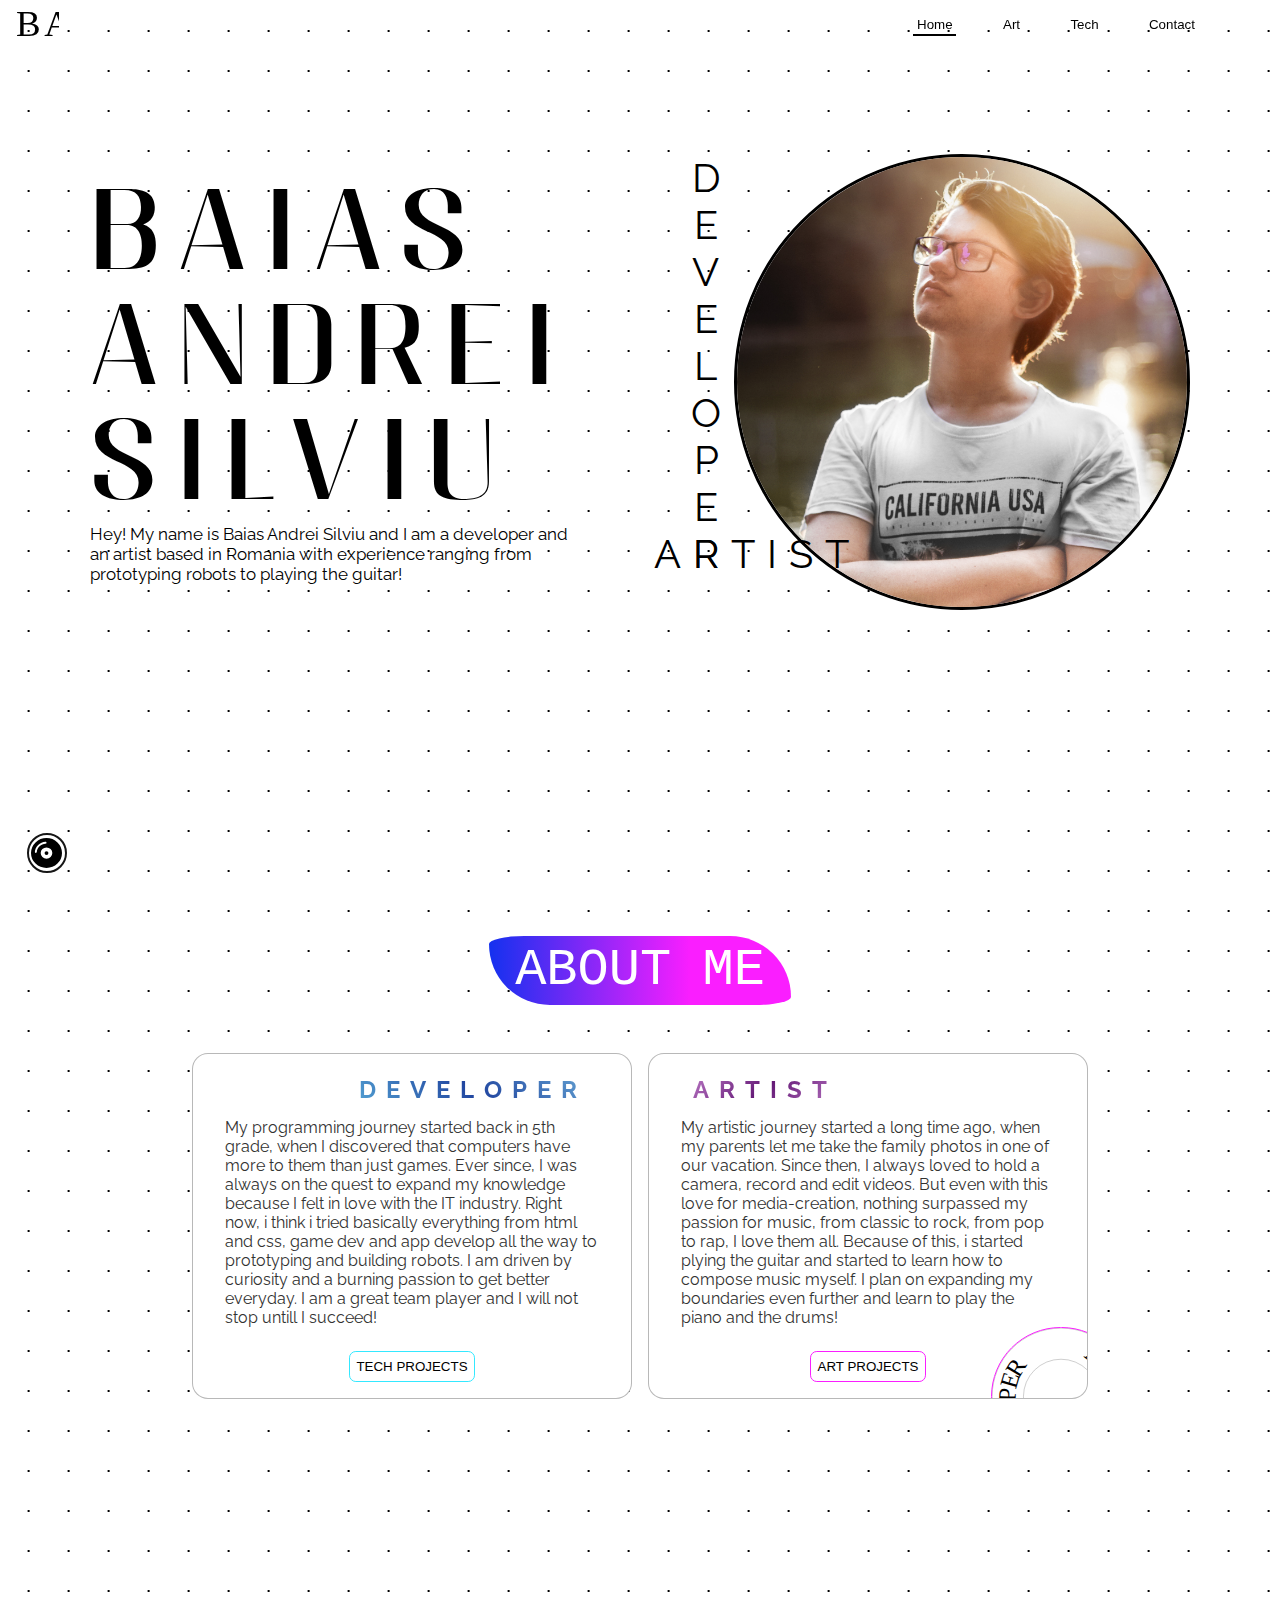
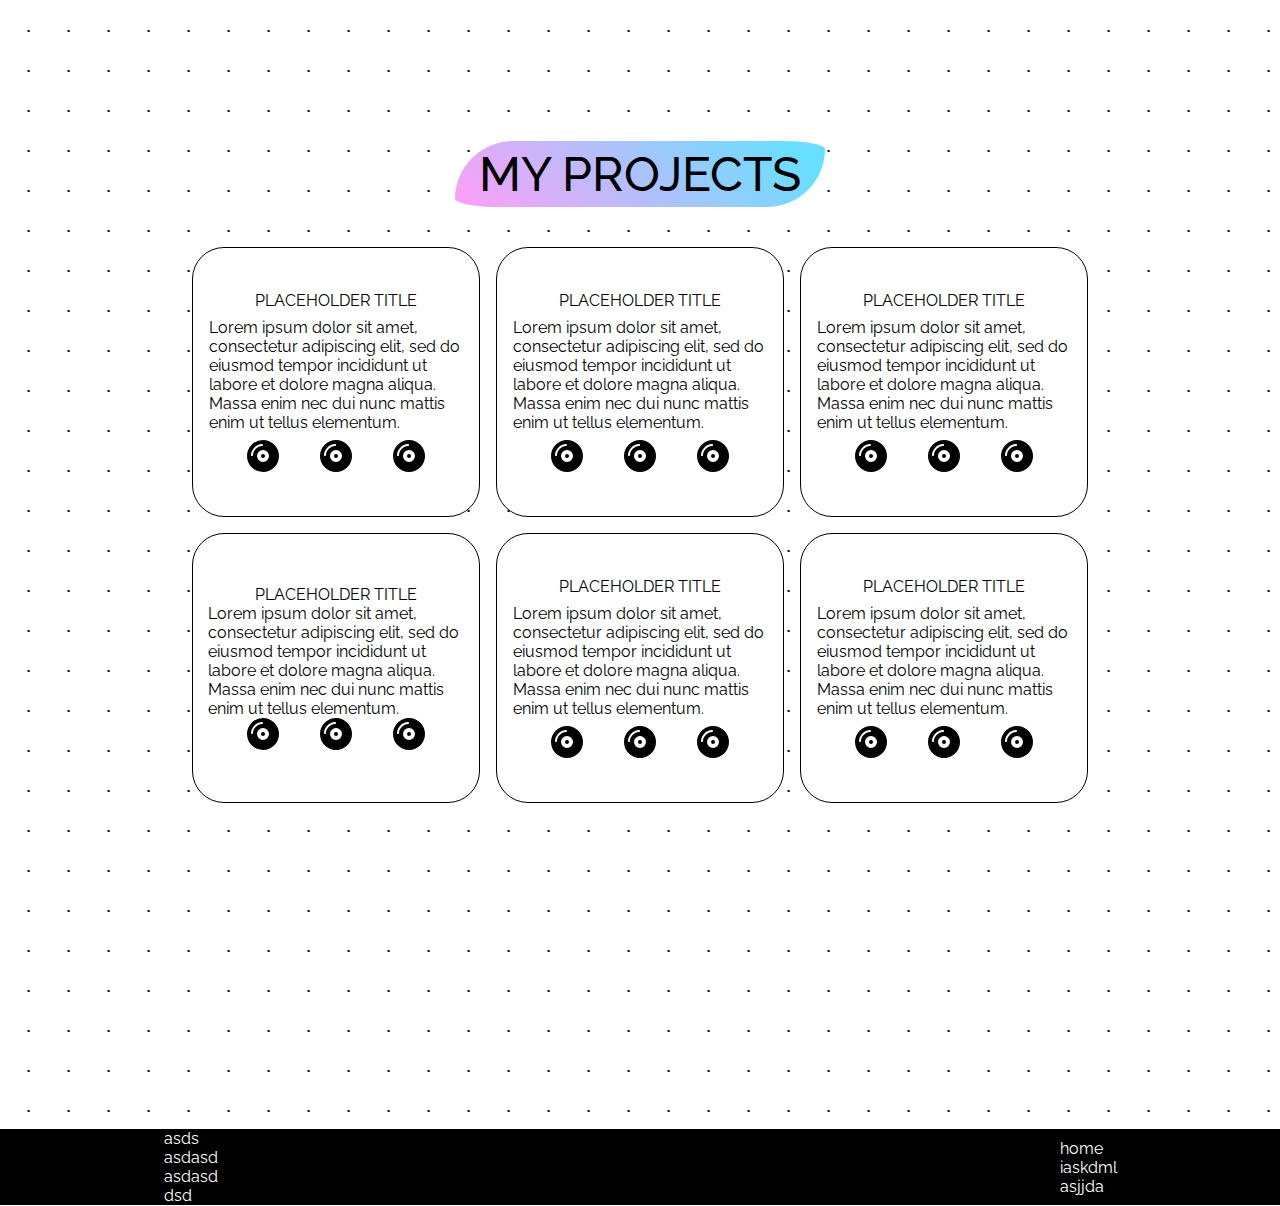
==== index.html @ d451b4fa "saved svgs with tech used //create js obj with svgs" ====
<!DOCTYPE html>
<html>
  <head>
    <meta charset="UTF-8">
    <meta name="viewport" content="width=device-width, initial-scale=1.0">


    <title>ANDREI BAIAS</title>

    <link rel="stylesheet" href="./styles/media-querryies.css">
    <link rel="stylesheet" href="./styles/main.css">
    <link rel="stylesheet" href="./styles/first-section.css">
    <link rel="stylesheet" href="./styles/second-section.css">
    <link rel="stylesheet" href="./styles/third-section.css">
    <link rel="stylesheet" href="./styles/header.css">
  

    <!--GSAP FOR BASIC ANIMATIONS-->
    <script defer src="./javascript/gsap.min.js"></script>
    <!--JQUERRY FOR SELECTING CHILD WITH TEXT-->
    <script defer src="https://code.jquery.com/jquery-3.7.1.slim.js" integrity="sha256-UgvvN8vBkgO0luPSUl2s8TIlOSYRoGFAX4jlCIm9Adc="crossorigin="anonymous"></script>
    <!--ANIMATIONS AND MAIN FUNCTIONALITY FOR BUTTONS-->
    <script defer src="./javascript/animations.js"></script>
    <script defer src="./javascript/app.js"></script>
    <script defer src="./javascript/main-page.js"></script>

  </head>
  <body>
    <div class="animation-over"></div>
    <button class="js-button-music"><img class="ac-music" src="./PHOTOS/AC GRI.svg"><div class="rotate-wrapper"><img class="music-icon" src="./PHOTOS/SVG/compact-disc-solid.svg"></div></button>
    <div class="header">
    <img class="logo" src="./PHOTOS/SVG/Asset 1.svg">

    <div class="header-buttons">
      <button class="a" data-links="index.html"  id="active-button">Home</button>
      <button class="a" data-links="art.html">Art</button>
      <button class="a" data-links="tech.html">Tech</button>
      <button class="a" data-links="contact.html">Contact</a> 
      <audio class="main-audio" loop>
      <source src="./randomAssets/Acejax feat. Danilyon - By My Side [NCS Release].mp3" type="audio/mp3">
      </audio>
    </div>


  </div>
    <main>


      <section class="intro-section">
        <div class="wrapper-section-1">
          <div class="text-s1">
            <p class="title-name">BAIAS ANDREI SILVIU</p><!--NEED TO RETHINK DEVELOPER AND ARTIST TO WORK WITH TRANSITIONS-->                        
            <div class="developer js-dev-text a" data-links="tech.html" data-text-main="DEVELOPER" id="1">DEVELOPER <div class="artist a" id="2" data-links="art.html"><span>A</span><span class="rFromArt show">R</span><span>T</span><span>I</span><span>S</span><span>T</span></div></div>
            <p class="first-description">Hey! My name is Baias Andrei Silviu and I am a developer and an artist based in Romania with experience ranging from prototyping robots to playing the guitar!</p> 
          </div>
          <img src="./PHOTOS/_MG_6638.jpg" class="profile-pic">
        </div>
      </section>
      <section class="second-section">
        <div class="about-me-title">ABOUT ME</div>
        <div class="second-wrapper">

          <div class="developer-about-me">

            <p class="developer-title">DEVELOPER</p>
            <p class="about-dev">My programming journey started back in 5th grade, when I discovered that computers have more to them than just games. Ever since, I was always on the quest to expand my knowledge because I felt in love with the IT industry.  Right now, i think i tried basically everything from html and css, game dev and app develop all the way to prototyping and building robots. I am driven by curiosity and a burning passion to get better everyday. I am a great team player and I will not stop untill I succeed!</p>
            <button class="projects-button a" data-links="tech.html" id="dev">TECH PROJECTS</button>
          </div>

          <div class="artist-about-me">
            <p class="relative-left">ARTIST<p>
            <p class="about-dev">My artistic journey started a long time ago, when my parents let me take the family photos in one of our vacation. Since then, I always loved to hold a camera, record and edit videos. But even with this love for media-creation, nothing surpassed my passion for music, from classic to rock, from pop to rap, I love them all. Because of this, i started plying the guitar and started to learn how to compose music myself. I plan on expanding my boundaries even further and learn to play the piano and the drums!</p>
            <button class="projects-button a" data-links="art.html" id="art">ART PROJECTS</button>    
            <img src="./PHOTOS/SVG/rotating-circle.svg" class="rotating-dev-artist2">
          </div>
        </div>

      </section>
      <section class="third-section">
        <div class="third-wrapper">
          <div class="my-projects-title">MY PROJECTS</div>
          <div class="projects-list">
            <div class="random-prj" id="1">
              <p class="title-of-project">PLACEHOLDER TITLE</p>
              <p class="para-of-project">Lorem ipsum dolor sit amet, consectetur adipiscing elit, sed do eiusmod tempor incididunt ut labore et dolore magna aliqua. Massa enim nec dui nunc mattis enim ut tellus elementum.</p>
              <div class="used-tech"><img src="./PHOTOS/SVG/compact-disc-solid.svg" class="max-height-icon"><img src="./PHOTOS/SVG/compact-disc-solid.svg" class="max-height-icon"><img src="./PHOTOS/SVG/compact-disc-solid.svg" class="max-height-icon"></div>
            </div>
            <div class="random-prj" id="2">
              <p class="title-of-project">PLACEHOLDER TITLE</p>
              <p class="para-of-project">Lorem ipsum dolor sit amet, consectetur adipiscing elit, sed do eiusmod tempor incididunt ut labore et dolore magna aliqua. Massa enim nec dui nunc mattis enim ut tellus elementum.</p>
              <div class="used-tech"><img src="./PHOTOS/SVG/compact-disc-solid.svg" class="max-height-icon"><img src="./PHOTOS/SVG/compact-disc-solid.svg" class="max-height-icon"><img src="./PHOTOS/SVG/compact-disc-solid.svg" class="max-height-icon"></div>
            </div>
            <div class="random-prj" id="3">
              <p class="title-of-project">PLACEHOLDER TITLE</p>
              <p class="para-of-project">Lorem ipsum dolor sit amet, consectetur adipiscing elit, sed do eiusmod tempor incididunt ut labore et dolore magna aliqua. Massa enim nec dui nunc mattis enim ut tellus elementum.</p>
              <div class="used-tech"><img src="./PHOTOS/SVG/compact-disc-solid.svg" class="max-height-icon"><img src="./PHOTOS/SVG/compact-disc-solid.svg" class="max-height-icon"><img src="./PHOTOS/SVG/compact-disc-solid.svg" class="max-height-icon"></div>
            </div>
            <div class="random-prj" id="4">
              <div class="overAnything">
                <p class="title-of-project">PLACEHOLDER TITLE</p>
                <p class="para-of-project">Lorem ipsum dolor sit amet, consectetur adipiscing elit, sed do eiusmod tempor incididunt ut labore et dolore magna aliqua. Massa enim nec dui nunc mattis enim ut tellus elementum.</p>
                <div class="used-tech"><img src="./PHOTOS/SVG/compact-disc-solid.svg" class="max-height-icon"><img src="./PHOTOS/SVG/compact-disc-solid.svg" class="max-height-icon"><img src="./PHOTOS/SVG/compact-disc-solid.svg" class="max-height-icon"></div>
              </div>
              
            </div>
            <div class="random-prj" id="5">
              <p class="title-of-project">PLACEHOLDER TITLE</p>
              <p class="para-of-project">Lorem ipsum dolor sit amet, consectetur adipiscing elit, sed do eiusmod tempor incididunt ut labore et dolore magna aliqua. Massa enim nec dui nunc mattis enim ut tellus elementum.</p>
              <div class="used-tech"><img src="./PHOTOS/SVG/compact-disc-solid.svg" class="max-height-icon"><img src="./PHOTOS/SVG/compact-disc-solid.svg" class="max-height-icon"><img src="./PHOTOS/SVG/compact-disc-solid.svg" class="max-height-icon"></div>
            </div>
            <div class="random-prj" id="6">
              <p class="title-of-project">PLACEHOLDER TITLE</p>
              <p class="para-of-project">Lorem ipsum dolor sit amet, consectetur adipiscing elit, sed do eiusmod tempor incididunt ut labore et dolore magna aliqua. Massa enim nec dui nunc mattis enim ut tellus elementum.</p>
              <div class="used-tech"><img src="./PHOTOS/SVG/compact-disc-solid.svg" class="max-height-icon"><img src="./PHOTOS/SVG/compact-disc-solid.svg" class="max-height-icon"><img src="./PHOTOS/SVG/compact-disc-solid.svg" class="max-height-icon"></div>
            </div>
          

          </div>


        </div>

      </section>
      <div class="footer">
        <div class="grid"><div class="social-media"><p>asds</p> <p>asdasd</p><p>asdasd</p> <p>dsd</p></div></div>
        <div class="pages"><p>home</p><p>iaskdml</p><p>asjjda</p></div>
    </div>
    </main>
  
      
  </div>
    
  </body>

</html>
---- styles/main.css ----
@import url('https://fonts.googleapis.com/css2?family=Dancing+Script:wght@400;500;600;700&family=Just+Another+Hand&family=Neucha&family=Raleway:wght@100;200;300;400;500;600;700;800&family=Roboto:wght@100;300;400;500;700&display=swap');

@import url('https://fonts.googleapis.com/css2?family=Rubik+Mono+One&display=swap');
@import url('https://fonts.googleapis.com/css2?family=Limelight&display=swap');

@font-face {
  font-family: 'notinoBAS';
  src: url(./fonts/Migha-Expanded.otf);
}
*{
  margin: 0;
}
:root{
  --anim-duration:0.75s;
  --anim-delay:0.5s;
}
html{
  font-family: Raleway;
  height: 100%;
  width: 100%;
}
html.is-changing .transition-fade{
  transition: opacity 2.25s;
  opacity: 1;
}
html.is-animating .transition-fade{
  opacity: 0;
}
body:not([data-techBody]){
  position: relative;
  background-image: radial-gradient(circle at 1px 1px, black 1px, transparent 0);
  background-size: 40px 40px;
  background-position: -1%;
  height: 100%;
  width: 100%;
}
a{
  text-decoration: none;
}
.animation-over{
  width: 100%;
  height: 100%;
  position: fixed;
  transform-origin: top;
  background-color: rgb(0, 0, 0);
  z-index: 100;
  
}
.animatedStart{
  animation: tranzSite2 var(--anim-duration) ease-in-out var(--anim-duration);
}

.animatedSec{
  animation: tranzSite var(--anim-duration) ease-in-out var(--anim-delay);
}


@keyframes tranzSite {
  0%{
  
      transform: scaleY(0);
    
  }
  100%{
    transform: scaleY(1);   
  }
}

@keyframes tranzSite2 {
  100%{
  
      transform: scaleY(0);
    
  }
  0%{
    transform: scaleY(1);
  }
}
main{
  display: flex;
  width: 100%;
  height: 100%;
  flex-direction: column;
  align-items: center;
  row-gap: 2em;
    

}
html.is-animating .transition-fade {
  opacity: 0;
}

@media screen and (max-width:1100px) {
  .wrapper-section-1{
    column-gap: 0;
  }
  .developer{
    display: none;
  }
}
@media screen and (max-width:900px) {
  .wrapper-section-1{
    grid-template-columns: none;
    grid-template-rows: 2fr 1fr;
    place-content: center;
  }
}
.footer{
  color: white;
  width: 100%;
  height: 10em;
  background-color: black;
  display: flex;
  justify-content: center;
  align-items: center;
  

}/*
.footer div:not(.grid){
  display: flex;
  justify-content: center;
  align-items: center;
  flex-direction: column;

}
*/
.grid{
  width: 70%;
  grid-template-columns: 1.5fr 1fr 1fr 2fr;
}
---- styles/first-section.css ----
.intro-section{
  padding-top: 12%;
}

.wrapper-section-1{
  display: grid;
  grid-template-columns: 2fr 1fr;
  max-width: 70vw;

  align-items: center;
  justify-content: center;
  column-gap: 10em;
  position: relative;
}   

.title-name{
  font-family: 'notinoBAS', cursive;
  font-size: 6em;
  letter-spacing: 0.2em;
}
.profile-pic{
  height: 50vmin;
  width: 50vmin;
  object-fit: cover;
  object-position: 50% 20%;
  border-radius: 50%;
  border: 3px solid rgb(0,0,0);
}

.developer{
  cursor: pointer;
  writing-mode: vertical-rl;
  text-orientation: upright;
  font-size: 2.5em; 
  position: absolute;
  top:0;
  right: 40%;
  color: black;
}
.artist{
  writing-mode: horizontal-tb;
  text-orientation: upright;
  font-size: 1em;
  position: absolute;
  bottom: 6%;
  left: -60%;
  letter-spacing:0.3em;
  cursor: pointer;
  transform: translateY(0.66em);
  color: black;
}
.first-description{
  font-size: 1.05em;
}

.random-grid-bg{
  width: 10em;
  height: 10em;
  background-image:linear-gradient(rgb(255,255,255),rgb(247, 247, 247));
  border: 1px solid rgb(22, 22, 22);
  border-radius: 15px;
}

.rFromArt{
  margin: 0;
  padding: 0 ;
}
.hidden{
  color: transparent;
}
.show{
  color: black;
}
---- styles/second-section.css ----
.second-section{
  padding-top: 23%;
  display: flex;
justify-content: center;
align-items: center;
  flex-direction: column;
  row-gap: 2em;
  width: 70%;
}
.second-wrapper{
  height: 100%;
  width: 100%;
  padding: 1em 1em;
  display: flex;
  justify-content: space-between;
  column-gap: 1em;
  align-items: center;
  background-color: transparent;
  border: none;
  border-radius: 1em;
  position: relative;
}
.rotating-dev-artist{
  position: absolute;
  top: -20%;
  left: -10%;
  height: 40%;
  z-index: 1;
  animation: rotate 3.5s linear 0s infinite;
    border: 1px solid rgba(30, 230, 255,0.9);
    border-radius: 50%;

}

.rotating-dev-artist2{
  position: absolute;
  bottom: -20%;
  right: -10%;
  height: 40%;
  z-index: 1;
  animation: rotate 3.5s linear 0s infinite;
  border: 1px solid rgba(250, 30, 255,1);
border-radius: 50%;
}

@keyframes rotate {
  0%{
    transform: rotateZ(0deg);
  }
  100%{
    transform: rotateZ(360deg);
  }

}

.developer-about-me, .artist-about-me{
  position: relative;
  flex: 1;
  padding: 1em 1em;
  background-color: rgb(255, 255, 255);
  border: 1px solid rgba(0, 0, 0, 0.278);
  border-radius: 1em;
  display: flex;
  align-items: center;
  justify-content: center;
  flex-direction: column;
  transition: all 0.25s ease-in-out;
  overflow: hidden;
}

.developer-about-me:hover{
  box-shadow: 0em 0em 2em rgba(30, 230, 255,0.5);
  
}
.artist-about-me{
  z-index: 2;
  overflow: hidden;
}
.developer-about-me{
  z-index: 2;
}
.artist-about-me:hover{
  box-shadow: 0em 0em 2em rgba(250, 30, 255,0.5);
}
@keyframes backg-move1 {
  from{
    background-position: 0;
  }
  to{
    background-position: 200%;
  }
}

@keyframes backg-move2 {
  from{
    background-position: 0;
  }
  to{
    background-position: -200%;
  }
}

.developer-title{
  font-weight: 700;
  letter-spacing: 10px;
  position: absolute;
  top: 6%;
  right: 10%;
  font-size: 1.5em;
  background: linear-gradient(45deg,rgb(126, 240, 255), rgb(32, 68, 159),rgb(158, 244, 255));
  background-position: 50% 50%;
  background-size: 200%;
  animation: backg-move1 3s ease-in-out 0s infinite;
  -webkit-background-clip: text;
  background-clip: text;
  -webkit-text-fill-color: transparent;
  
 
}
.relative-left{
  font-weight: 700;
  letter-spacing: 10px;
  position: absolute;
  top: 6%;
  left:10%;
  font-size: 1.5em;
  background: linear-gradient(-45deg,rgb(250, 190, 255), rgb(99, 24, 117),rgb(250, 190, 255));
  background-position: 50% 50%;
  background-size: 200%;
  animation: backg-move2 3s ease-in-out 0s infinite;
  -webkit-background-clip: text;
  background-clip: text;
  -webkit-text-fill-color: transparent;
}


.about-dev{
  color: rgb(50,50,50);
  padding: 3em 1em 1.5em 1em;
}
.projects-button{
  padding: 0.5em 0.5em;
  border-radius: 0.51em;
  background-color: rgba(0, 0, 0, 0);
  cursor: pointer;
  transition: all 0.2s;
}
#art{
  border: 1px solid rgba(250, 30, 255,1);
}
#dev{
  border: 1px solid rgba(30, 230, 255,0.9)
}
.projects-button:hover{
  background-color: rgba(0, 0, 0, 0.03);
}
.projects-button:active{
background-color: rgba(0, 0, 0, 0.08);
}
.about-me-title{
  font-size: 4em;
/*  font-weight: 700;*/
  font-family: monospace;
  color: rgb(255, 255, 255);
  padding: 0.1em 0.5em;
  
  border-radius: 20% 2em 20% 2em;
  background: linear-gradient(90deg,rgb(20, 49, 239),rgb(250, 30, 255),rgb(250, 30, 255), rgb(20, 49, 239));
  background-size: 200%;
  background-position: 0% 100%;
  animation: backg-move2 5s ease-in-out 0s infinite;

}


@media screen and (max-width:900px){
  .second-wrapper{
    flex-wrap: wrap;
    row-gap: 2em;
  }
  .artist-about-me, .developer-about-me{
    min-width: 70vw;
    
  }
  .developer-title, .relative-left{
    position: static;
  }
  .about-dev{
    padding: 1em 1em 1.5em 1em;
  }
}
---- styles/third-section.css ----
.third-section{
  padding-top: 23%;
  padding-bottom: 23%;
  display: flex;
  justify-content: center;
  align-items: center;
  flex-direction: column;
  row-gap: 2em;
  width: 70%;
}
.third-wrapper{
  width: 100%;
  display: flex;
  justify-content: center;
  align-items: center;
  flex-direction: column;
  row-gap:2.5em;
}
.projects-list{
  width: 100%;
  display: grid;
  grid-template-columns: repeat(3, 1fr);
  row-gap: 1em;
  column-gap: 1em;
}
.my-projects-title{
  font-size: 3em;
  padding: 0.1em 0.5em;
  animation: backg-move2 3s ease-in-out 0s infinite;
  border-radius: 2em 20% 2em 20%;
  background: linear-gradient(45deg,rgb(255, 158, 247),rgb(102, 224, 255), rgb(255, 158, 247));
  font-weight: 500;
  background-size: 200%;
}
.random-prj{
  width: 100%;
  height: 30vh;
  position: relative;
  border: none;
  color: black;
  display: flex;
  justify-content: center;
  align-items: center;
  flex-direction: column ;
  padding: 0em 1em;
  box-sizing: border-box;
  row-gap: 0.5em;
  z-index: 2;
  transition: all 1.15s ease-in-out;
  background-color: white;
  border: 1px solid black;
  border-radius: 2em;
  
}
.overAnything{
  height: 95%;
  width: 95%;
  border-radius:1.6em;
  z-index: 10;


  position: absolute;
  display: flex;
  flex-direction: column;
  justify-content: center;
  align-items: center;
  box-sizing: border-box;
  padding: 0em 0.5em;
  transition: all 0.55s ease-in-out;
}

.random-prj::before, .random-prj::after{
  opacity: 0;
  margin: 0;
  inset: -0.2em;
  padding: 0;
  box-sizing: border-box;
  content: "";
  position: absolute;
  top: 0;
  left: 0;
  width: 100%;
  height: 100%;
  background: linear-gradient(45deg,rgb(255, 158, 247),rgb(102, 224, 255),rgb(255, 158, 247),rgb(102, 224, 255));
  background-size: 450%;
  animation: backg-mov 5s linear 0s infinite;
  border-radius: 2em;
  z-index: -1;
  transition: all 0.3s ease-in-out; 

}
.random-prj:hover::before, .random-prj:hover::after{
  opacity: 1;
}
.random-prj:hover::after{
  filter: blur(10px);
}

@keyframes backg-mov {
  0% {
		background-position: 0% 50%;
	}
	100% {
		background-position: 100% 450%;

 }
}
.used-tech{
  width: 70%;
  display: flex;
  justify-content: space-between;
  align-items: center;
}
.max-height-icon{
  height: 2em;
}
@media screen and (max-width:1100px) {
  .projects-list{
    grid-template-columns: repeat(2, 1fr);
  }
}
@media screen and (max-width:750px) {
  .projects-list{
    grid-template-columns: 1fr;
  }
}
---- styles/header.css ----
.header{
  position: fixed;
  top: 0;
  left: 0;
  right: 0;
  height: 3em;
  background-color: rgba(0, 0, 0, 0);
  display: flex;
  flex-direction: row;
  align-items: center;
  justify-content: space-between;
  z-index: 10;
}
.logo{
  display: inline;
  height: 80%;
  margin-left: 1em;
}
.header-buttons{
  flex: 1;
  margin-right: 2em;
  display: flex;
  max-width: 20em;
  justify-content: space-evenly;
  column-gap: 1em;
  align-items: center;
  padding-right: 2em;
  color:black;

}

.header-buttons .a{
  text-decoration: none;
  color: rgb(0, 0, 0);
  transition: all 0.25s ease;
  padding: 0.3em 1em;
  background:linear-gradient(rgba(0, 0, 0, 1), rgba(0, 0, 0, 1));
  background-size: 0% 2px;
  background-position: 50% 100%;
  background-repeat: no-repeat;
  border-radius: 2px;
  border: none;

}
.header-buttons .a:hover{
  background: linear-gradient(rgb(0, 0, 0), rgb(0, 0, 0));
  background-size: 70% 2px;
  background-position: 50% 100%;
  background-repeat: no-repeat;
}
.header-buttons .a:active{
  background-color: white;
  color: black;
}
#active-button{
  background: linear-gradient(rgb(0, 0, 0), rgb(0, 0, 0));
  background-size: 70% 2px;
  background-position: 50% 100%;
  background-repeat: no-repeat;
}


.js-button-music{
  position: fixed;
  background-color: transparent;
  border: 2px solid rgb(22, 22, 22);
  height: 3em;
  width: 3em;
  border-radius: 50%;
  cursor: pointer;
  bottom: 2em;
  left: 2em;
}
:root{
  --procent-to-display:90%;
  --visible-or-not:none;
}
.rotate-wrapper{
  position: relative;
  height: 99%;
  width: 99%;
  display: flex;
  justify-content: center;
  align-items: center;
  padding: 0;
  margin: 0;
}
.music-icon{
  height: var(--procent-to-display);

  object-fit: contain;
  object-position: center;

}
.ac-music{
  position: absolute;
  top: -30%;
  right: -30%;
  height: 3.25em;
  transform: rotateZ(8deg);
  display: var(--visible-or-not);
  object-fit: contain;
  transform-origin: top center;

}
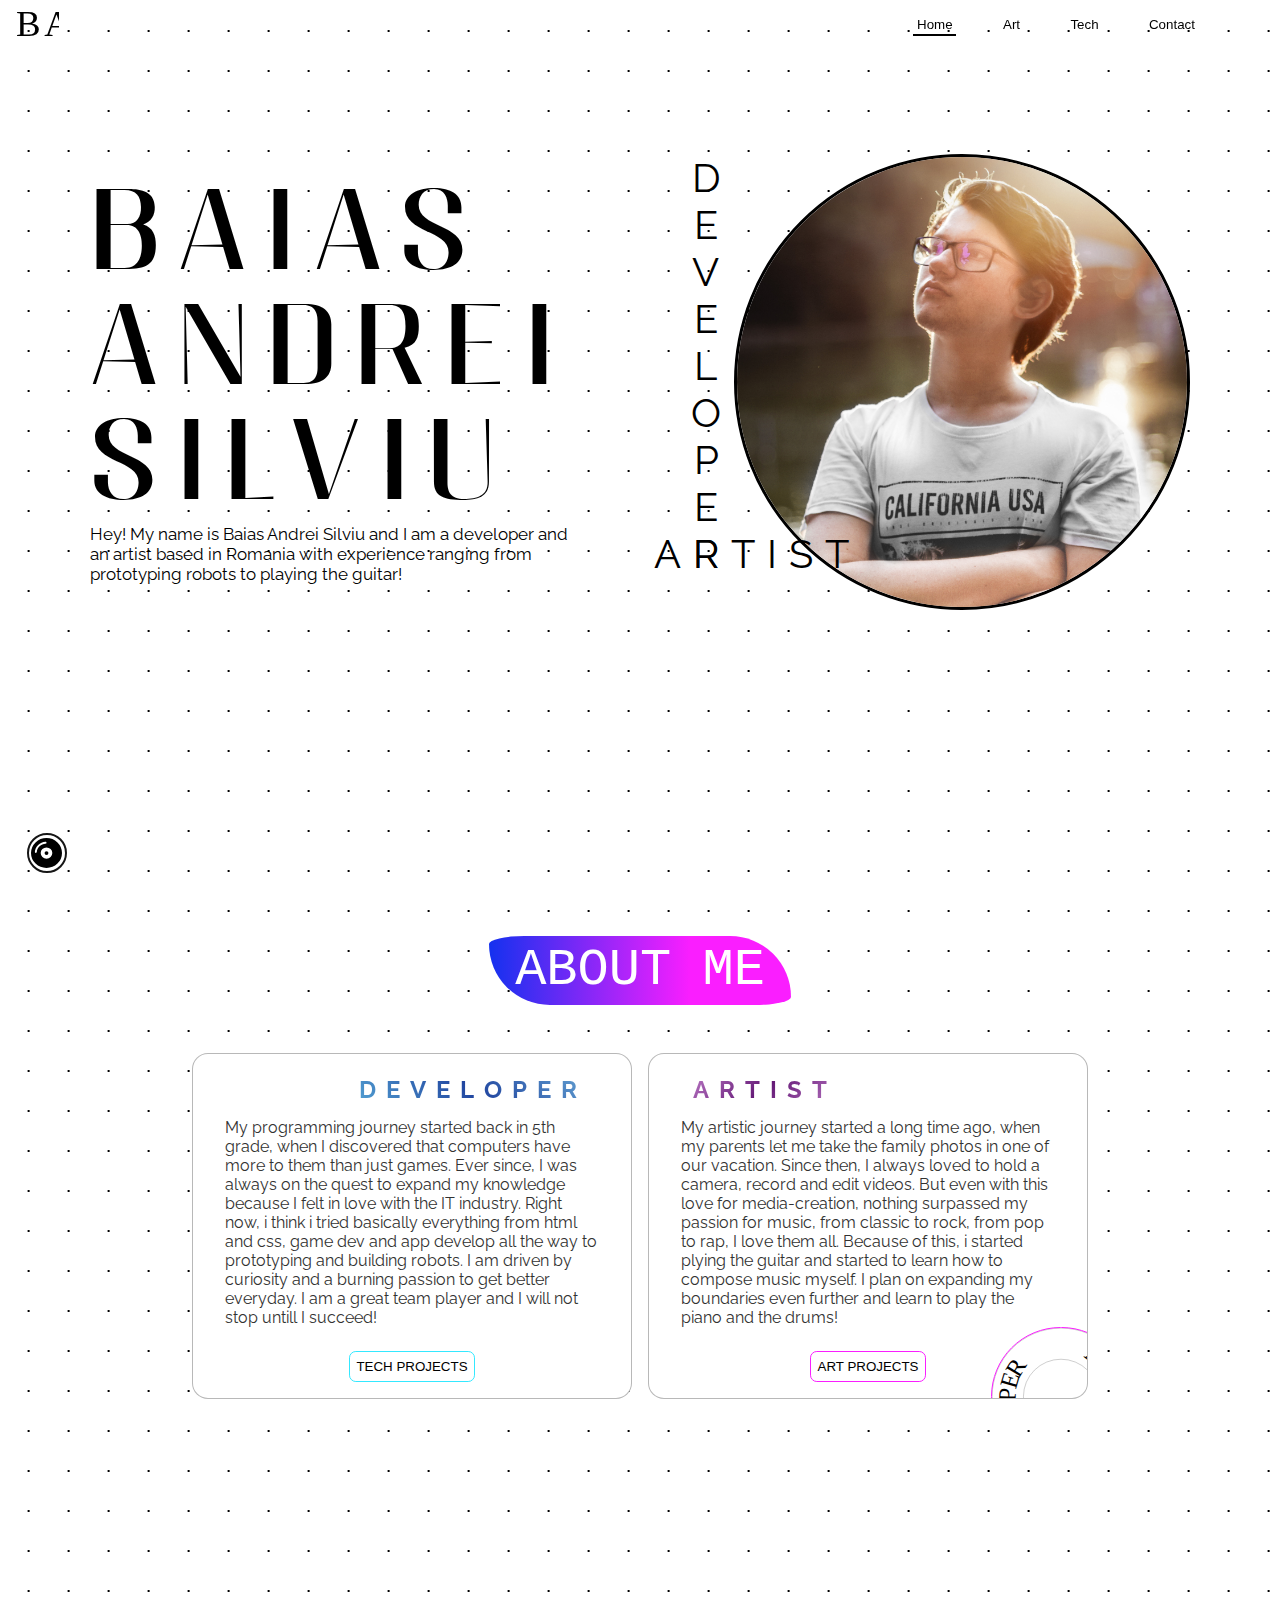
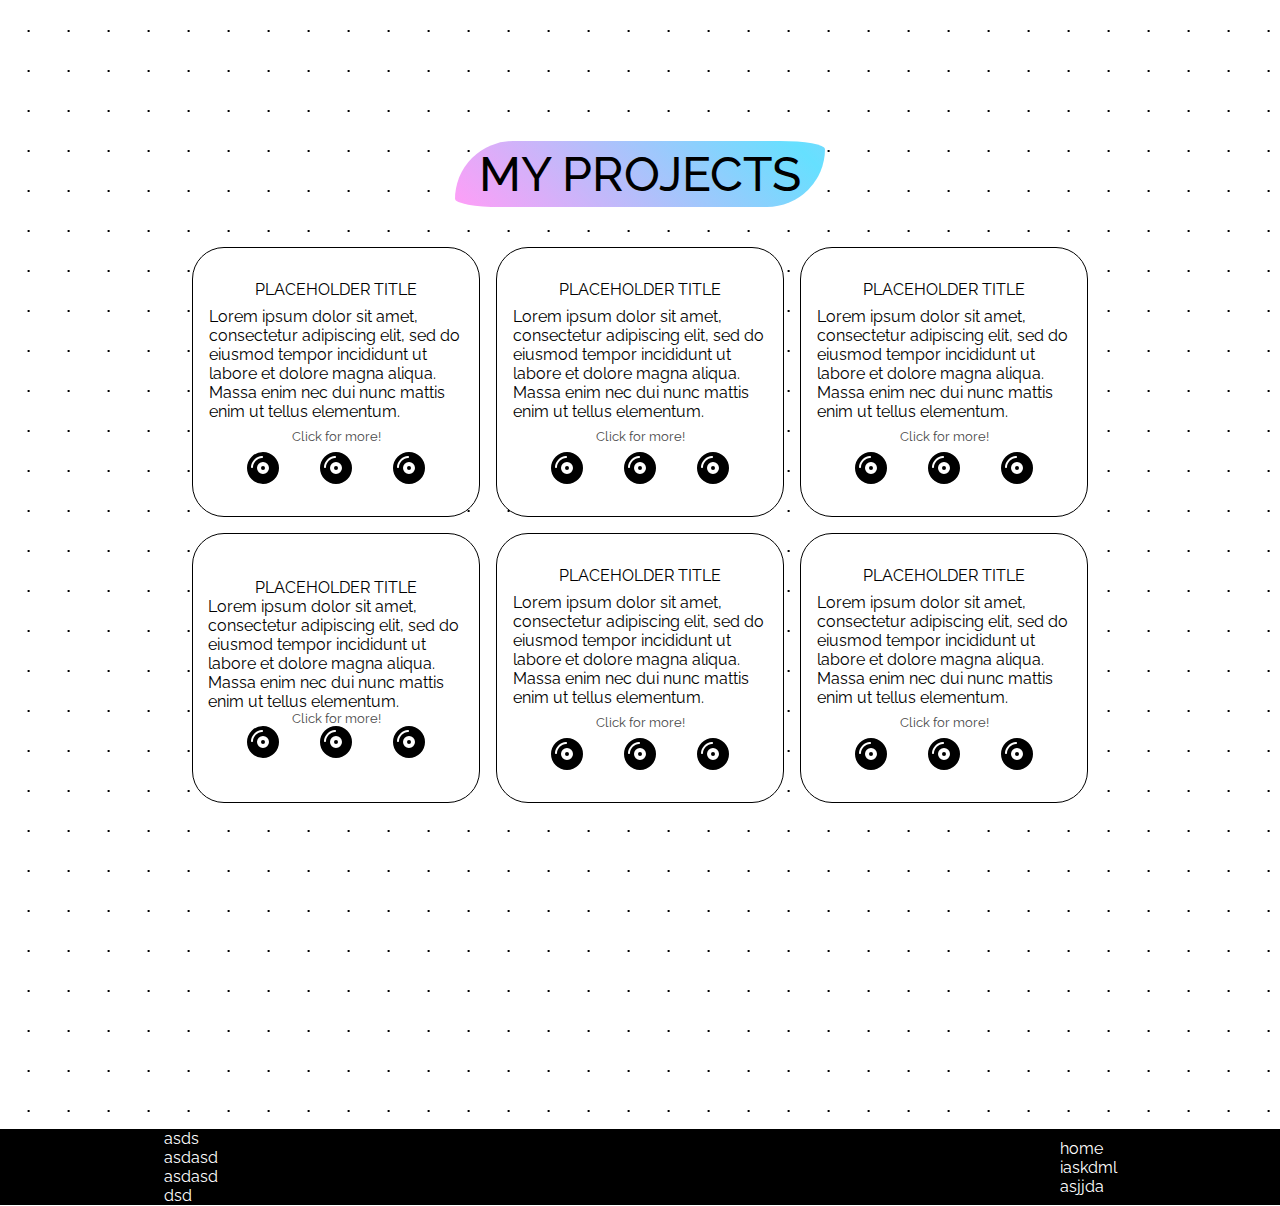
==== commit f3acffc9: "smth broke with background coursor tech" ====
--- a/index.html
+++ b/index.html
@@ -83,22 +83,26 @@
             <div class="random-prj" id="1">
               <p class="title-of-project">PLACEHOLDER TITLE</p>
               <p class="para-of-project">Lorem ipsum dolor sit amet, consectetur adipiscing elit, sed do eiusmod tempor incididunt ut labore et dolore magna aliqua. Massa enim nec dui nunc mattis enim ut tellus elementum.</p>
+              <p class="click-more">Click for more!</p>
               <div class="used-tech"><img src="./PHOTOS/SVG/compact-disc-solid.svg" class="max-height-icon"><img src="./PHOTOS/SVG/compact-disc-solid.svg" class="max-height-icon"><img src="./PHOTOS/SVG/compact-disc-solid.svg" class="max-height-icon"></div>
             </div>
             <div class="random-prj" id="2">
               <p class="title-of-project">PLACEHOLDER TITLE</p>
               <p class="para-of-project">Lorem ipsum dolor sit amet, consectetur adipiscing elit, sed do eiusmod tempor incididunt ut labore et dolore magna aliqua. Massa enim nec dui nunc mattis enim ut tellus elementum.</p>
+              <p class="click-more">Click for more!</p>
               <div class="used-tech"><img src="./PHOTOS/SVG/compact-disc-solid.svg" class="max-height-icon"><img src="./PHOTOS/SVG/compact-disc-solid.svg" class="max-height-icon"><img src="./PHOTOS/SVG/compact-disc-solid.svg" class="max-height-icon"></div>
             </div>
             <div class="random-prj" id="3">
               <p class="title-of-project">PLACEHOLDER TITLE</p>
               <p class="para-of-project">Lorem ipsum dolor sit amet, consectetur adipiscing elit, sed do eiusmod tempor incididunt ut labore et dolore magna aliqua. Massa enim nec dui nunc mattis enim ut tellus elementum.</p>
+              <p class="click-more">Click for more!</p>
               <div class="used-tech"><img src="./PHOTOS/SVG/compact-disc-solid.svg" class="max-height-icon"><img src="./PHOTOS/SVG/compact-disc-solid.svg" class="max-height-icon"><img src="./PHOTOS/SVG/compact-disc-solid.svg" class="max-height-icon"></div>
             </div>
             <div class="random-prj" id="4">
               <div class="overAnything">
                 <p class="title-of-project">PLACEHOLDER TITLE</p>
                 <p class="para-of-project">Lorem ipsum dolor sit amet, consectetur adipiscing elit, sed do eiusmod tempor incididunt ut labore et dolore magna aliqua. Massa enim nec dui nunc mattis enim ut tellus elementum.</p>
+                <p class="click-more">Click for more!</p>
                 <div class="used-tech"><img src="./PHOTOS/SVG/compact-disc-solid.svg" class="max-height-icon"><img src="./PHOTOS/SVG/compact-disc-solid.svg" class="max-height-icon"><img src="./PHOTOS/SVG/compact-disc-solid.svg" class="max-height-icon"></div>
               </div>
               
@@ -106,11 +110,13 @@
             <div class="random-prj" id="5">
               <p class="title-of-project">PLACEHOLDER TITLE</p>
               <p class="para-of-project">Lorem ipsum dolor sit amet, consectetur adipiscing elit, sed do eiusmod tempor incididunt ut labore et dolore magna aliqua. Massa enim nec dui nunc mattis enim ut tellus elementum.</p>
+              <p class="click-more">Click for more!</p>
               <div class="used-tech"><img src="./PHOTOS/SVG/compact-disc-solid.svg" class="max-height-icon"><img src="./PHOTOS/SVG/compact-disc-solid.svg" class="max-height-icon"><img src="./PHOTOS/SVG/compact-disc-solid.svg" class="max-height-icon"></div>
             </div>
             <div class="random-prj" id="6">
               <p class="title-of-project">PLACEHOLDER TITLE</p>
               <p class="para-of-project">Lorem ipsum dolor sit amet, consectetur adipiscing elit, sed do eiusmod tempor incididunt ut labore et dolore magna aliqua. Massa enim nec dui nunc mattis enim ut tellus elementum.</p>
+              <p class="click-more">Click for more!</p>
               <div class="used-tech"><img src="./PHOTOS/SVG/compact-disc-solid.svg" class="max-height-icon"><img src="./PHOTOS/SVG/compact-disc-solid.svg" class="max-height-icon"><img src="./PHOTOS/SVG/compact-disc-solid.svg" class="max-height-icon"></div>
             </div>
           
--- a/styles/third-section.css
+++ b/styles/third-section.css
@@ -34,6 +34,7 @@
 }
 .random-prj{
   width: 100%;
+  min-width: 250px;
   height: 30vh;
   position: relative;
   border: none;
@@ -50,7 +51,7 @@
   background-color: white;
   border: 1px solid black;
   border-radius: 2em;
-  
+  cursor: pointer;
 }
 .overAnything{
   height: 95%;
@@ -125,3 +126,7 @@
   }
 }
 
+.click-more{
+  font-size: 0.8em;
+  color: rgb(73, 73, 73);
+}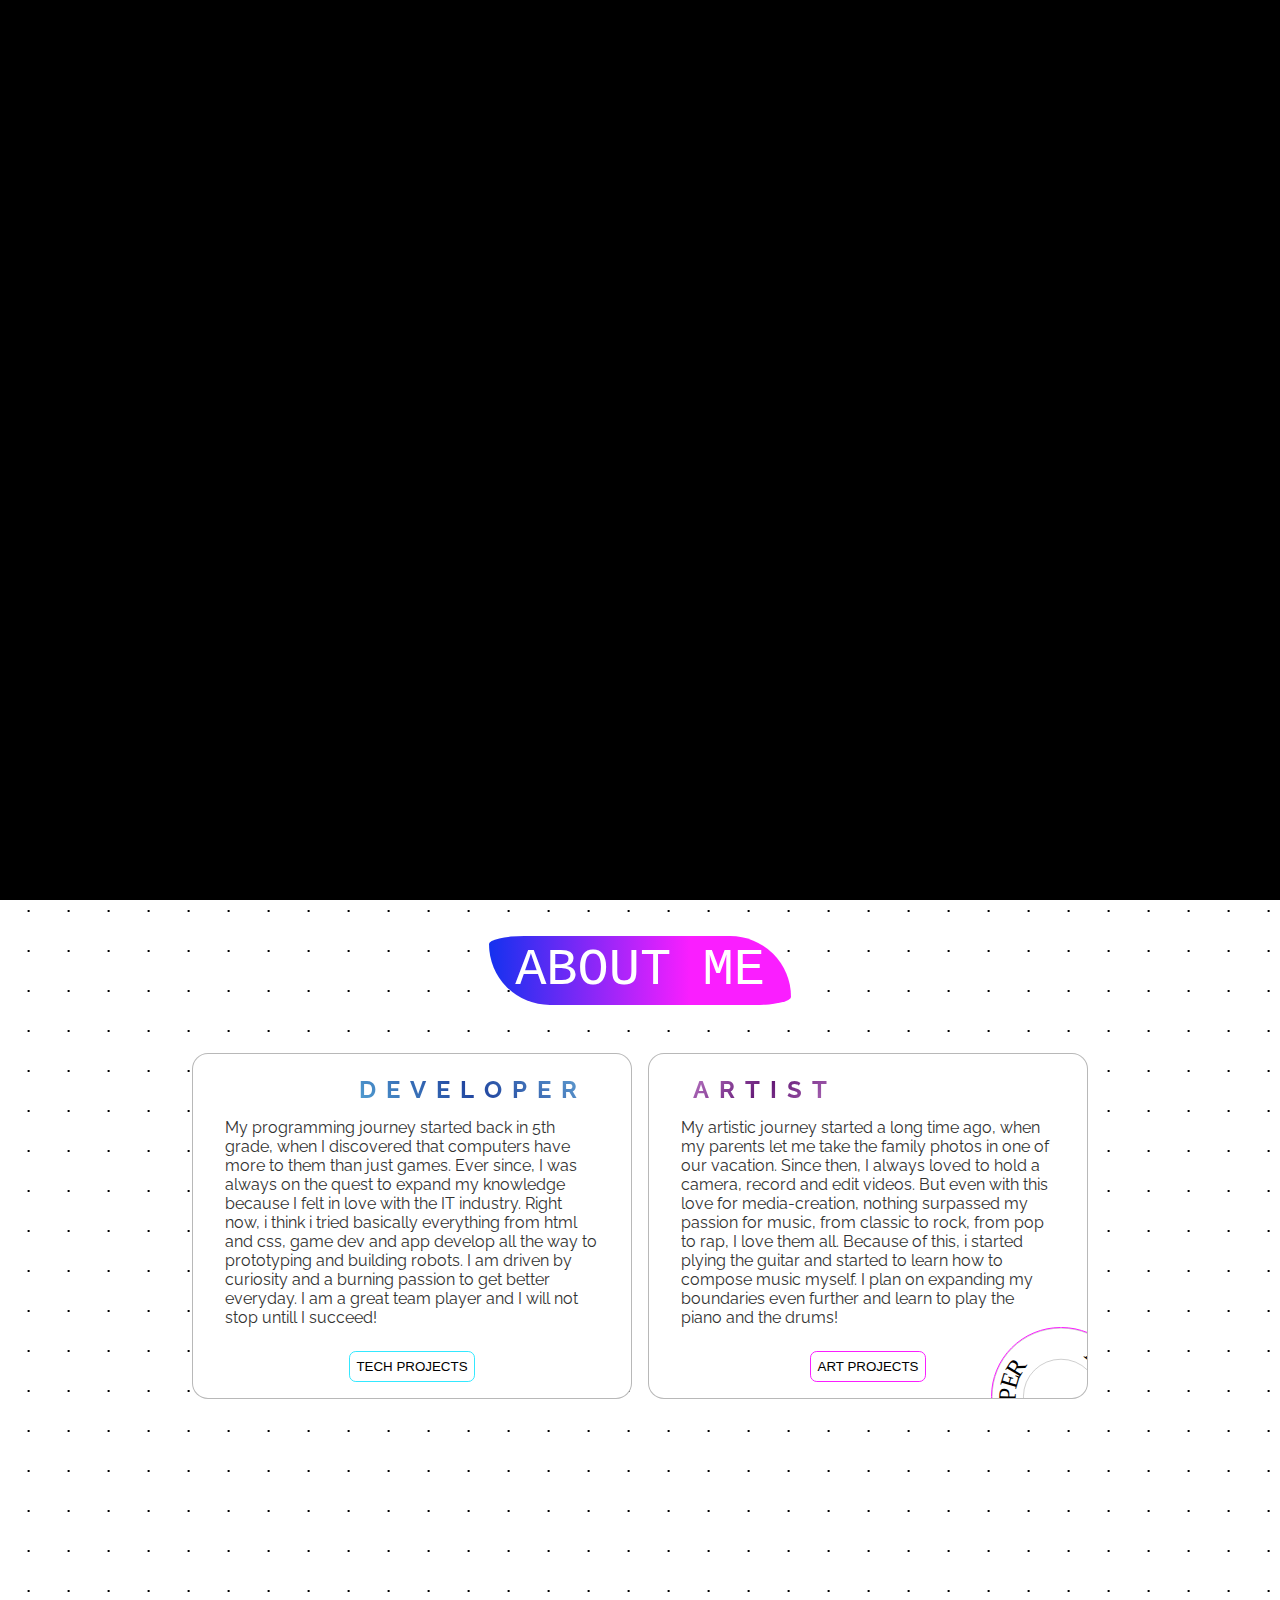
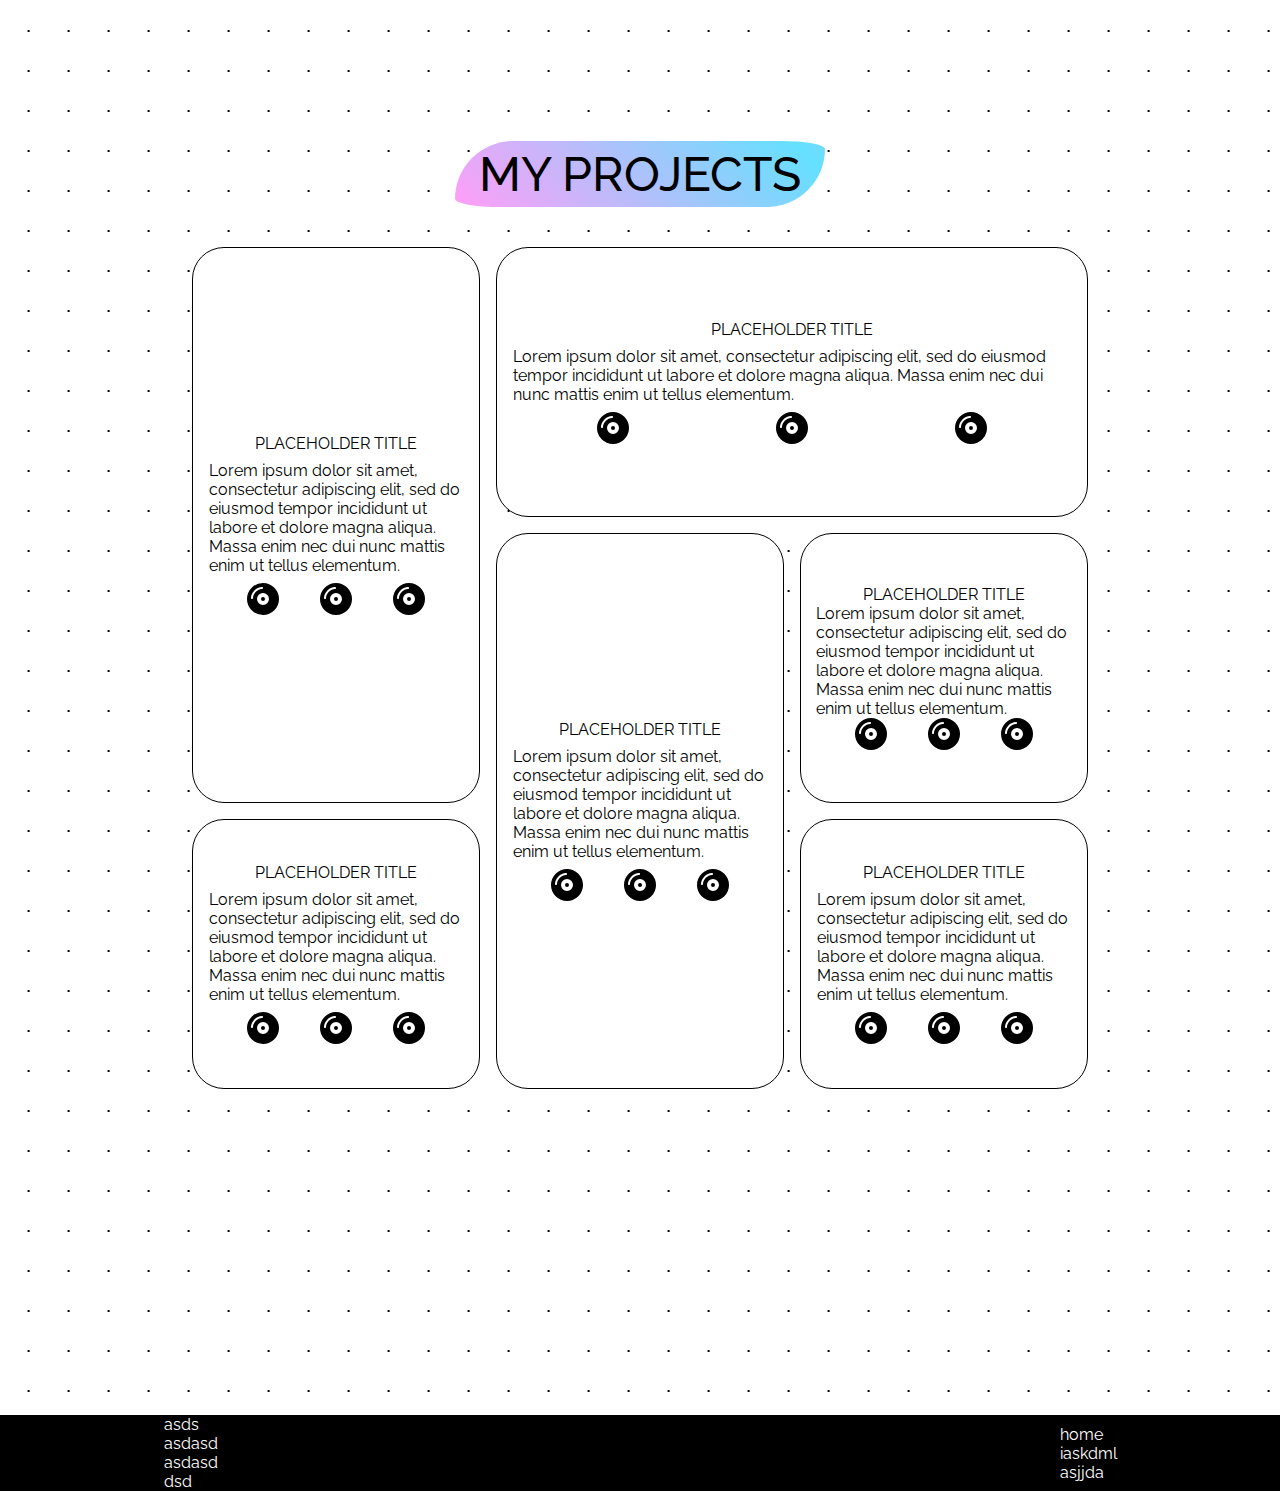
==== commit 03b150a5: "bento boxes indexhtml 3rd section" ====
--- a/index.html
+++ b/index.html
@@ -80,44 +80,45 @@
         <div class="third-wrapper">
           <div class="my-projects-title">MY PROJECTS</div>
           <div class="projects-list">
-            <div class="random-prj" id="1">
+            <div class="random-prj" id="a1">
               <p class="title-of-project">PLACEHOLDER TITLE</p>
               <p class="para-of-project">Lorem ipsum dolor sit amet, consectetur adipiscing elit, sed do eiusmod tempor incididunt ut labore et dolore magna aliqua. Massa enim nec dui nunc mattis enim ut tellus elementum.</p>
+              <div class="used-tech"><img src="./PHOTOS/SVG/compact-disc-solid.svg" class="max-height-icon"><img src="./PHOTOS/SVG/compact-disc-solid.svg" class="max-height-icon"><img src="./PHOTOS/SVG/compact-disc-solid.svg" class="max-height-icon"></div>
               <p class="click-more">Click for more!</p>
-              <div class="used-tech"><img src="./PHOTOS/SVG/compact-disc-solid.svg" class="max-height-icon"><img src="./PHOTOS/SVG/compact-disc-solid.svg" class="max-height-icon"><img src="./PHOTOS/SVG/compact-disc-solid.svg" class="max-height-icon"></div>
             </div>
-            <div class="random-prj" id="2">
+            <div class="random-prj" id="a2">
               <p class="title-of-project">PLACEHOLDER TITLE</p>
               <p class="para-of-project">Lorem ipsum dolor sit amet, consectetur adipiscing elit, sed do eiusmod tempor incididunt ut labore et dolore magna aliqua. Massa enim nec dui nunc mattis enim ut tellus elementum.</p>
+              <div class="used-tech"><img src="./PHOTOS/SVG/compact-disc-solid.svg" class="max-height-icon"><img src="./PHOTOS/SVG/compact-disc-solid.svg" class="max-height-icon"><img src="./PHOTOS/SVG/compact-disc-solid.svg" class="max-height-icon"></div>
               <p class="click-more">Click for more!</p>
-              <div class="used-tech"><img src="./PHOTOS/SVG/compact-disc-solid.svg" class="max-height-icon"><img src="./PHOTOS/SVG/compact-disc-solid.svg" class="max-height-icon"><img src="./PHOTOS/SVG/compact-disc-solid.svg" class="max-height-icon"></div>
             </div>
-            <div class="random-prj" id="3">
+            <div class="random-prj" id="a3">
               <p class="title-of-project">PLACEHOLDER TITLE</p>
               <p class="para-of-project">Lorem ipsum dolor sit amet, consectetur adipiscing elit, sed do eiusmod tempor incididunt ut labore et dolore magna aliqua. Massa enim nec dui nunc mattis enim ut tellus elementum.</p>
+              <div class="used-tech"><img src="./PHOTOS/SVG/compact-disc-solid.svg" class="max-height-icon"><img src="./PHOTOS/SVG/compact-disc-solid.svg" class="max-height-icon"><img src="./PHOTOS/SVG/compact-disc-solid.svg" class="max-height-icon"></div>
               <p class="click-more">Click for more!</p>
-              <div class="used-tech"><img src="./PHOTOS/SVG/compact-disc-solid.svg" class="max-height-icon"><img src="./PHOTOS/SVG/compact-disc-solid.svg" class="max-height-icon"><img src="./PHOTOS/SVG/compact-disc-solid.svg" class="max-height-icon"></div>
             </div>
-            <div class="random-prj" id="4">
+            <div class="random-prj" id="a4">
               <div class="overAnything">
                 <p class="title-of-project">PLACEHOLDER TITLE</p>
                 <p class="para-of-project">Lorem ipsum dolor sit amet, consectetur adipiscing elit, sed do eiusmod tempor incididunt ut labore et dolore magna aliqua. Massa enim nec dui nunc mattis enim ut tellus elementum.</p>
+
+                <div class="used-tech"><img src="./PHOTOS/SVG/compact-disc-solid.svg" class="max-height-icon"><img src="./PHOTOS/SVG/compact-disc-solid.svg" class="max-height-icon"><img src="./PHOTOS/SVG/compact-disc-solid.svg" class="max-height-icon"></div>
                 <p class="click-more">Click for more!</p>
-                <div class="used-tech"><img src="./PHOTOS/SVG/compact-disc-solid.svg" class="max-height-icon"><img src="./PHOTOS/SVG/compact-disc-solid.svg" class="max-height-icon"><img src="./PHOTOS/SVG/compact-disc-solid.svg" class="max-height-icon"></div>
               </div>
               
             </div>
-            <div class="random-prj" id="5">
+            <div class="random-prj" id="a5">
               <p class="title-of-project">PLACEHOLDER TITLE</p>
               <p class="para-of-project">Lorem ipsum dolor sit amet, consectetur adipiscing elit, sed do eiusmod tempor incididunt ut labore et dolore magna aliqua. Massa enim nec dui nunc mattis enim ut tellus elementum.</p>
+              <div class="used-tech"><img src="./PHOTOS/SVG/compact-disc-solid.svg" class="max-height-icon"><img src="./PHOTOS/SVG/compact-disc-solid.svg" class="max-height-icon"><img src="./PHOTOS/SVG/compact-disc-solid.svg" class="max-height-icon"></div>
               <p class="click-more">Click for more!</p>
-              <div class="used-tech"><img src="./PHOTOS/SVG/compact-disc-solid.svg" class="max-height-icon"><img src="./PHOTOS/SVG/compact-disc-solid.svg" class="max-height-icon"><img src="./PHOTOS/SVG/compact-disc-solid.svg" class="max-height-icon"></div>
             </div>
-            <div class="random-prj" id="6">
+            <div class="random-prj" id="a6">
               <p class="title-of-project">PLACEHOLDER TITLE</p>
               <p class="para-of-project">Lorem ipsum dolor sit amet, consectetur adipiscing elit, sed do eiusmod tempor incididunt ut labore et dolore magna aliqua. Massa enim nec dui nunc mattis enim ut tellus elementum.</p>
+              <div class="used-tech"><img src="./PHOTOS/SVG/compact-disc-solid.svg" class="max-height-icon"><img src="./PHOTOS/SVG/compact-disc-solid.svg" class="max-height-icon"><img src="./PHOTOS/SVG/compact-disc-solid.svg" class="max-height-icon"></div>
               <p class="click-more">Click for more!</p>
-              <div class="used-tech"><img src="./PHOTOS/SVG/compact-disc-solid.svg" class="max-height-icon"><img src="./PHOTOS/SVG/compact-disc-solid.svg" class="max-height-icon"><img src="./PHOTOS/SVG/compact-disc-solid.svg" class="max-height-icon"></div>
             </div>
           
 
--- a/styles/third-section.css
+++ b/styles/third-section.css
@@ -22,6 +22,7 @@
   grid-template-columns: repeat(3, 1fr);
   row-gap: 1em;
   column-gap: 1em;
+  grid-auto-rows: 30vh;
 }
 .my-projects-title{
   font-size: 3em;
@@ -35,7 +36,7 @@
 .random-prj{
   width: 100%;
   min-width: 250px;
-  height: 30vh;
+
   position: relative;
   border: none;
   color: black;
@@ -51,6 +52,7 @@
   background-color: white;
   border: 1px solid black;
   border-radius: 2em;
+  transition: all 0.3s ease-in-out; 
   cursor: pointer;
 }
 .overAnything{
@@ -69,6 +71,20 @@
   padding: 0em 0.5em;
   transition: all 0.55s ease-in-out;
 }
+
+
+
+.random-prj:hover .click-more{
+  display: block;
+}
+.click-more{
+  font-size: 0.8em;
+  color: rgb(73, 73, 73);
+  display: none;
+  transition: all 0.4s ease-in-out;
+}
+
+
 
 .random-prj::before, .random-prj::after{
   opacity: 0;
@@ -89,6 +105,10 @@
   z-index: -1;
   transition: all 0.3s ease-in-out; 
 
+}
+.random-prj:hover{
+  scale: 1.2;
+  z-index: 10;
 }
 .random-prj:hover::before, .random-prj:hover::after{
   opacity: 1;
@@ -115,18 +135,42 @@
 .max-height-icon{
   height: 2em;
 }
+
+#a1{
+  grid-row: span 2;
+}
+#a2{
+  grid-column: span 2;
+}
+#a3{
+grid-row: span 2;
+}
+#a4{
+
+}
+#a5{
+
+}
+#a6{
+
+}
 @media screen and (max-width:1100px) {
   .projects-list{
     grid-template-columns: repeat(2, 1fr);
   }
+  #a1, #a2,#a3,#a4,#a5,#a5,#a6{
+    grid-row: span 1;
+    grid-column: span 1;
+  }
+  
 }
 @media screen and (max-width:750px) {
   .projects-list{
     grid-template-columns: 1fr;
   }
+  #a1, #a2,#a3,#a4,#a5,#a5,#a6{
+    grid-row: span 1;
+    grid-column: span 1;
+  }
+  
 }
-
-.click-more{
-  font-size: 0.8em;
-  color: rgb(73, 73, 73);
-}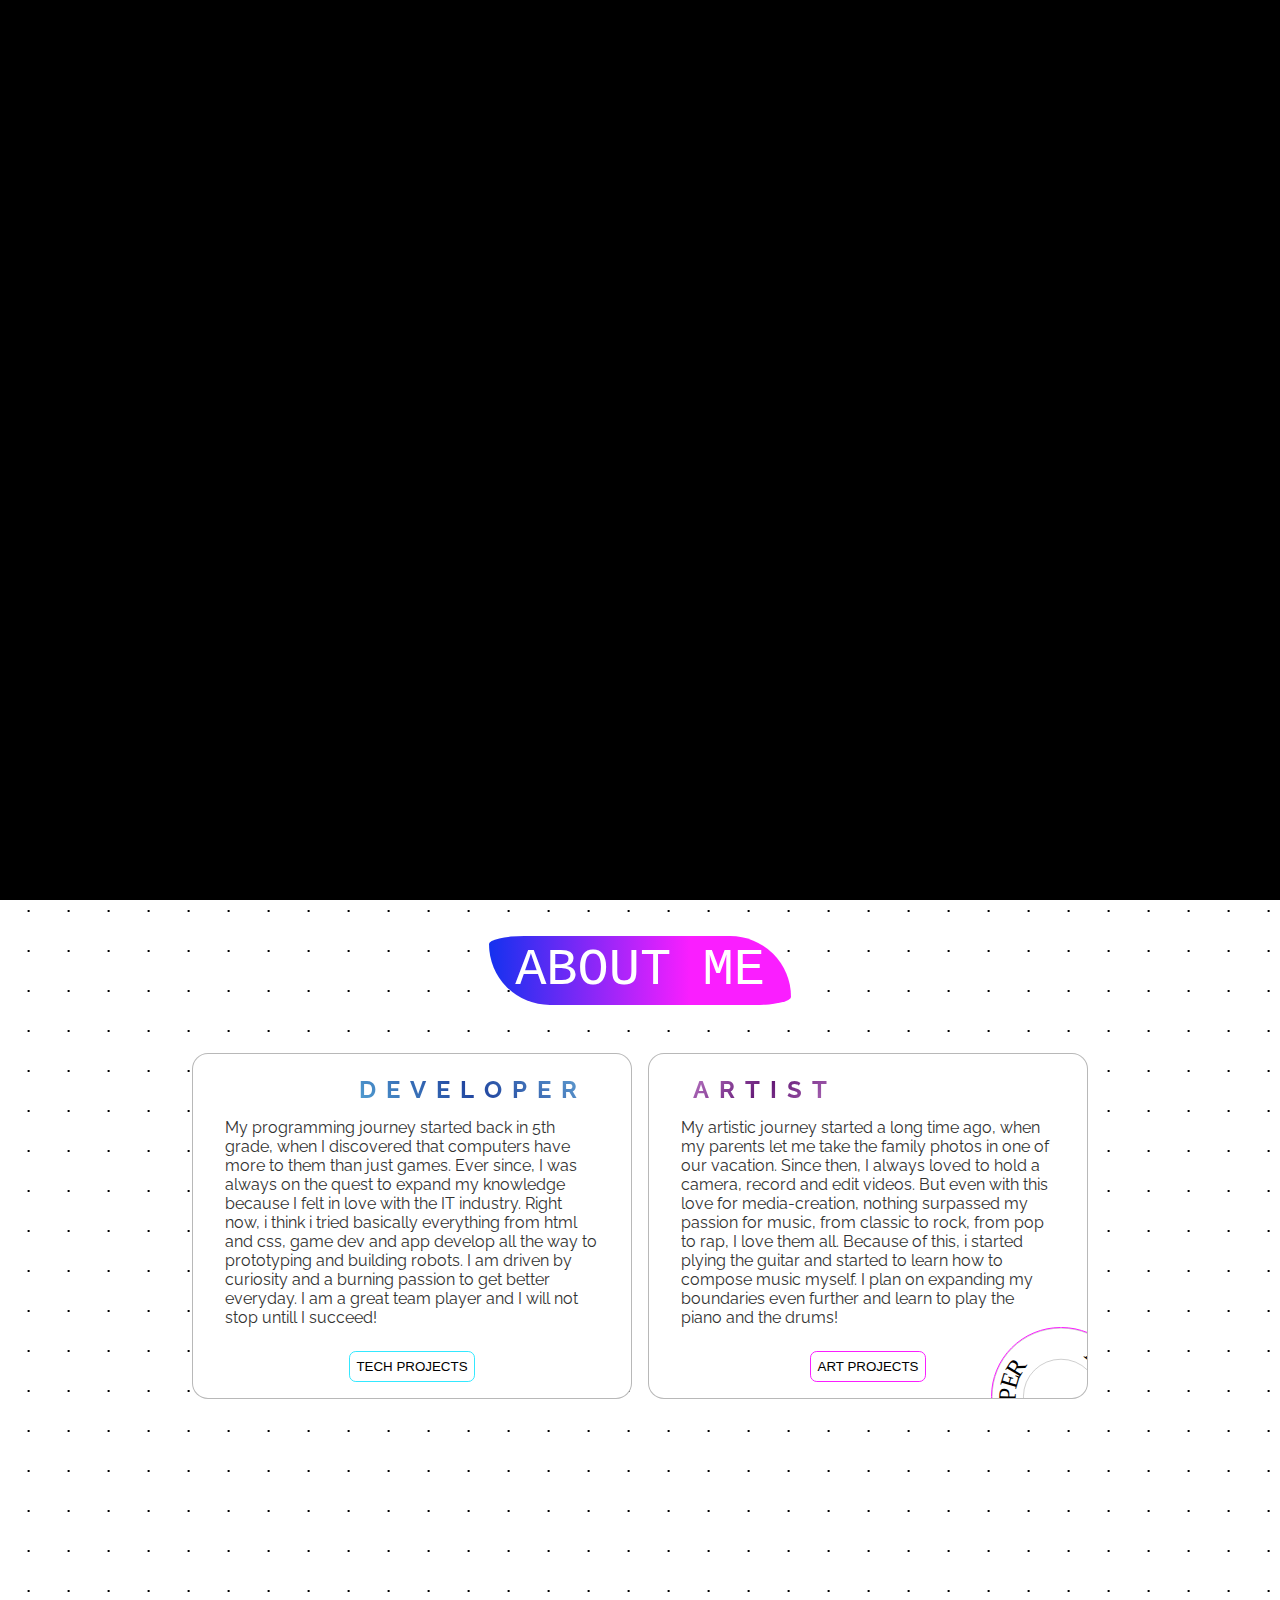
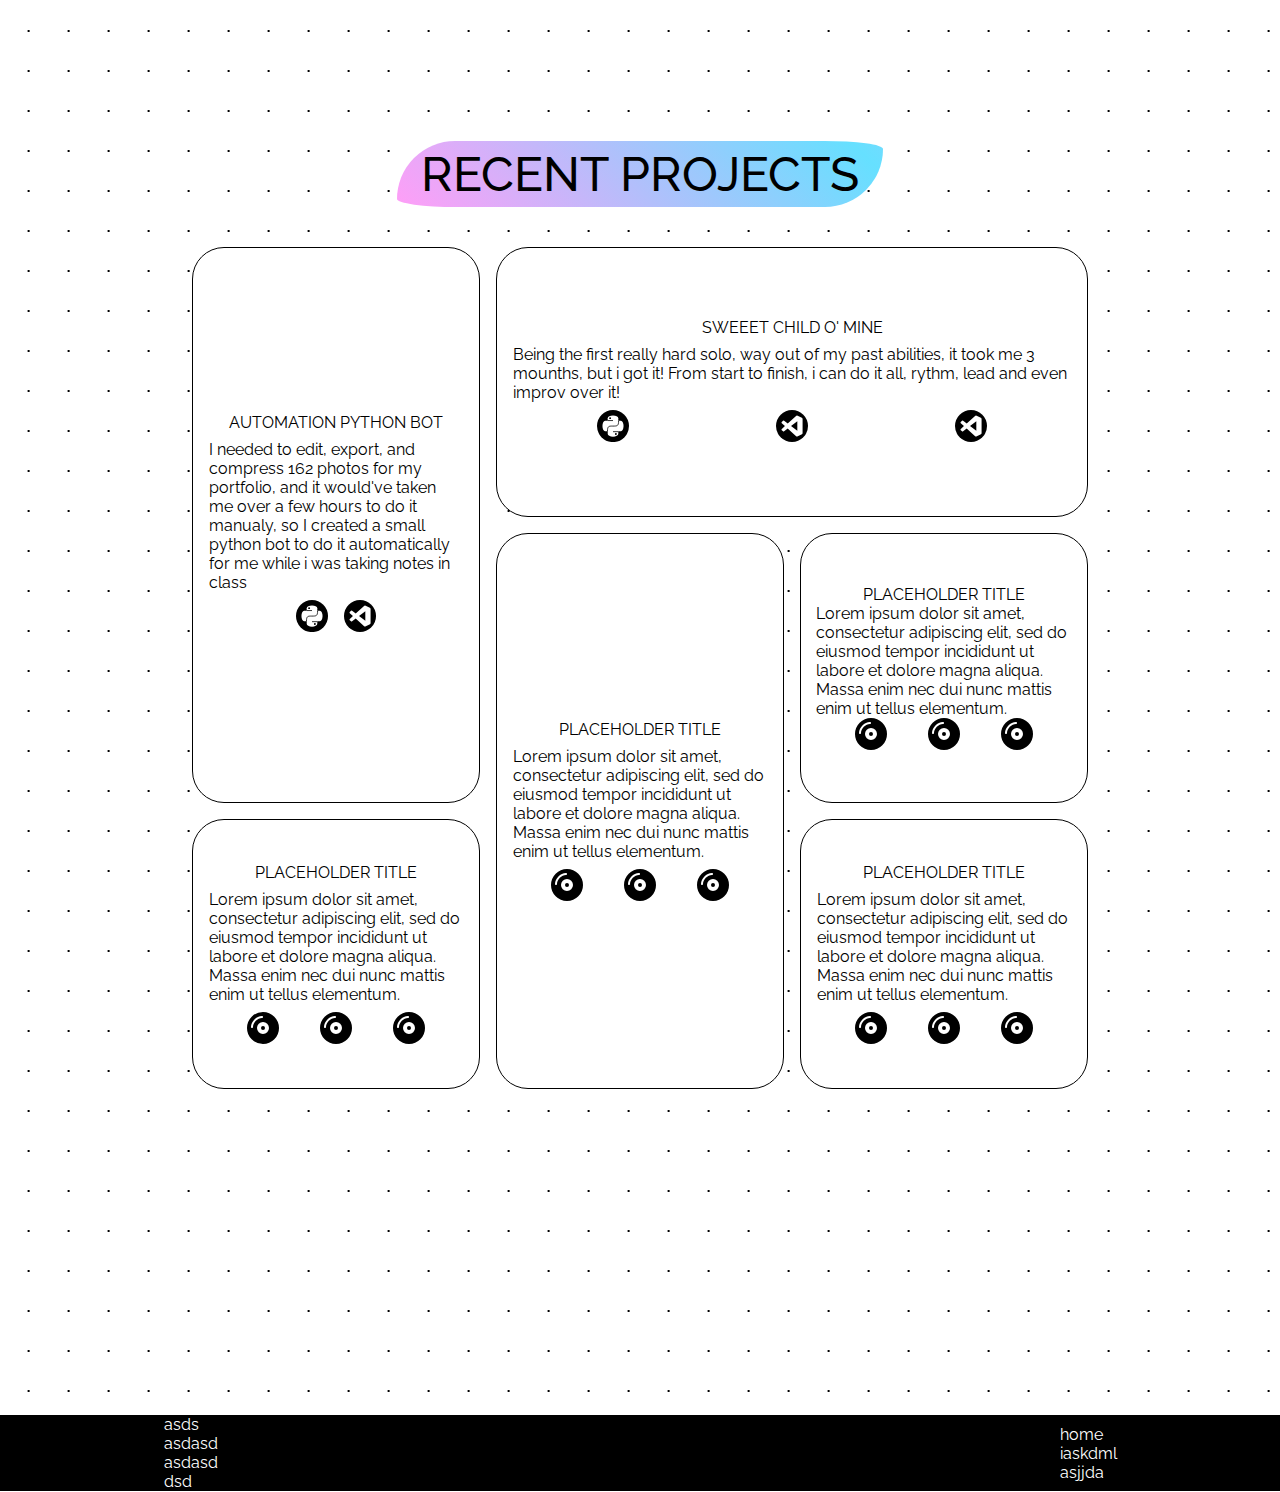
==== commit d04fc1d2: "made first page responsive" ====
--- a/index.html
+++ b/index.html
@@ -29,7 +29,7 @@
     <div class="animation-over"></div>
     <button class="js-button-music"><img class="ac-music" src="./PHOTOS/AC GRI.svg"><div class="rotate-wrapper"><img class="music-icon" src="./PHOTOS/SVG/compact-disc-solid.svg"></div></button>
     <div class="header">
-    <img class="logo" src="./PHOTOS/SVG/Asset 1.svg">
+    <img class="logo a" data-links="index.html" src="./PHOTOS/SVG/Asset 1.svg">
 
     <div class="header-buttons">
       <button class="a" data-links="index.html"  id="active-button">Home</button>
@@ -49,11 +49,11 @@
       <section class="intro-section">
         <div class="wrapper-section-1">
           <div class="text-s1">
-            <p class="title-name">BAIAS ANDREI SILVIU</p><!--NEED TO RETHINK DEVELOPER AND ARTIST TO WORK WITH TRANSITIONS-->                        
+            <p class="title-name"><span>BAIAS</span> <span>ANDREI</span> <span>SILVIU</span></p><!--NEED TO RETHINK DEVELOPER AND ARTIST TO WORK WITH TRANSITIONS-->                        
             <div class="developer js-dev-text a" data-links="tech.html" data-text-main="DEVELOPER" id="1">DEVELOPER <div class="artist a" id="2" data-links="art.html"><span>A</span><span class="rFromArt show">R</span><span>T</span><span>I</span><span>S</span><span>T</span></div></div>
             <p class="first-description">Hey! My name is Baias Andrei Silviu and I am a developer and an artist based in Romania with experience ranging from prototyping robots to playing the guitar!</p> 
           </div>
-          <img src="./PHOTOS/_MG_6638.jpg" class="profile-pic">
+          <img src="./PHOTOS/PORTFOLIO/1 (76).jpg" class="profile-pic">
         </div>
       </section>
       <section class="second-section">
@@ -78,18 +78,43 @@
       </section>
       <section class="third-section">
         <div class="third-wrapper">
-          <div class="my-projects-title">MY PROJECTS</div>
+          <div class="my-projects-title">RECENT PROJECTS</div>
           <div class="projects-list">
-            <div class="random-prj" id="a1">
-              <p class="title-of-project">PLACEHOLDER TITLE</p>
-              <p class="para-of-project">Lorem ipsum dolor sit amet, consectetur adipiscing elit, sed do eiusmod tempor incididunt ut labore et dolore magna aliqua. Massa enim nec dui nunc mattis enim ut tellus elementum.</p>
-              <div class="used-tech"><img src="./PHOTOS/SVG/compact-disc-solid.svg" class="max-height-icon"><img src="./PHOTOS/SVG/compact-disc-solid.svg" class="max-height-icon"><img src="./PHOTOS/SVG/compact-disc-solid.svg" class="max-height-icon"></div>
+            <div class="random-prj a" data-links="tech.html" id="a1">
+              <p class="title-of-project">AUTOMATION PYTHON BOT</p>
+              <p class="para-of-project">I needed to edit, export, and compress 162 photos for my portfolio, and it would've taken me over a few hours to do it manualy, so I created a small python bot to do it automatically for me while i was taking notes in class</p>
+              <div class="used-tech" id="iconsX2">
+                <div class="img-container">
+                  <img src="./PHOTOS/SVG/techUsed/pythonFIN.svg" class="max-height-icon">
+                  <p class="text-tech-used">Python</p>
+                </div>
+                <div class="img-container">
+                  <img src="./PHOTOS/SVG/techUsed/vscodeFIN.svg" class="max-height-icon">
+                  <p class="text-tech-used">VSCode</p>
+                </div>
+                
+              </div>
               <p class="click-more">Click for more!</p>
             </div>
-            <div class="random-prj" id="a2">
-              <p class="title-of-project">PLACEHOLDER TITLE</p>
-              <p class="para-of-project">Lorem ipsum dolor sit amet, consectetur adipiscing elit, sed do eiusmod tempor incididunt ut labore et dolore magna aliqua. Massa enim nec dui nunc mattis enim ut tellus elementum.</p>
-              <div class="used-tech"><img src="./PHOTOS/SVG/compact-disc-solid.svg" class="max-height-icon"><img src="./PHOTOS/SVG/compact-disc-solid.svg" class="max-height-icon"><img src="./PHOTOS/SVG/compact-disc-solid.svg" class="max-height-icon"></div>
+            <div class="random-prj a" data-links="art.html" id="a2">
+              <p class="title-of-project">SWEEET CHILD O' MINE</p>
+              <p class="para-of-project">
+                Being the first really hard solo, way out of my past abilities, it took me 3 mounths, but i got it! From start to finish, i can do it all, rythm, lead and even improv over it!
+              </p>
+              <div class="used-tech">
+                <div class="img-container">
+                  <img src="./PHOTOS/SVG/techUsed/pythonFIN.svg" class="max-height-icon">
+                  <p class="text-tech-used">Python</p>
+                </div>
+                <div class="img-container">
+                  <img src="./PHOTOS/SVG/techUsed/vscodeFIN.svg" class="max-height-icon">
+                  <p class="text-tech-used">VSCode</p>
+                </div>
+                <div class="img-container">
+                  <img src="./PHOTOS/SVG/techUsed/vscodeFIN.svg" class="max-height-icon">
+                  <p class="text-tech-used">VSCode</p>
+                </div>
+              </div>
               <p class="click-more">Click for more!</p>
             </div>
             <div class="random-prj" id="a3">
--- a/styles/main.css
+++ b/styles/main.css
@@ -19,13 +19,6 @@
   font-family: Raleway;
   height: 100%;
   width: 100%;
-}
-html.is-changing .transition-fade{
-  transition: opacity 2.25s;
-  opacity: 1;
-}
-html.is-animating .transition-fade{
-  opacity: 0;
 }
 body:not([data-techBody]){
   position: relative;
--- a/styles/first-section.css
+++ b/styles/first-section.css
@@ -72,3 +72,40 @@
 .show{
   color: black;
 }
+
+
+@media screen and (max-width:1100px) {
+  .wrapper-section-1{
+    column-gap: 0;
+    grid-template-columns:2fr 1fr;
+  }
+  .developer{
+    display: none;
+  }
+}
+@media screen and (max-width:900px) {
+  .wrapper-section-1{
+    grid-template-columns:none;
+    justify-items: center;
+    place-content: center;
+  }
+  .title-name{
+    font-size: minmax(2em,4em);
+    display: flex;
+    align-items: center;
+    justify-content: center;
+    flex-direction: column;
+  }
+  .profile-pic{
+    width: minmax(7em,15em);
+    height: minmax(7em,15em);
+  }
+}
+@media screen and (max-width:520px) {
+  .title-name{
+    font-size: 4em;
+  }
+  .js-button-music{
+    display: none;
+  }
+}--- a/styles/second-section.css
+++ b/styles/second-section.css
@@ -19,6 +19,7 @@
   border: none;
   border-radius: 1em;
   position: relative;
+
 }
 .rotating-dev-artist{
   position: absolute;
@@ -66,6 +67,7 @@
   flex-direction: column;
   transition: all 0.25s ease-in-out;
   overflow: hidden;
+  box-sizing: border-box;
 }
 
 .developer-about-me:hover{
@@ -188,4 +190,13 @@
   .about-dev{
     padding: 1em 1em 1.5em 1em;
   }
+}
+@media screen and(max-width:520px) {
+  .rotating-dev-artist{
+    display: none;
+
+  }
+  .rotating-dev-artist2{
+    display: none;
+  }
 }--- a/styles/third-section.css
+++ b/styles/third-section.css
@@ -131,9 +131,33 @@
   display: flex;
   justify-content: space-between;
   align-items: center;
+  position: relative;
 }
 .max-height-icon{
   height: 2em;
+}
+#iconsX2{
+  justify-content: center;
+  gap: 1em;
+}
+.used-tech .img-container{
+  position: relative;
+}
+.used-tech .img-container p{
+  position: absolute;
+  opacity: 0;
+  bottom: -70%;
+  left:-10%;
+  font-size: 0.5em;
+  transition: all 0.2s ease-in-out ;
+  background-color: rgb(38, 38, 38);
+  color: white;
+  padding: 5px 5px; 
+  border-radius: 10px;  
+
+}
+.used-tech .img-container:hover p{
+  opacity: 1;
 }
 
 #a1{
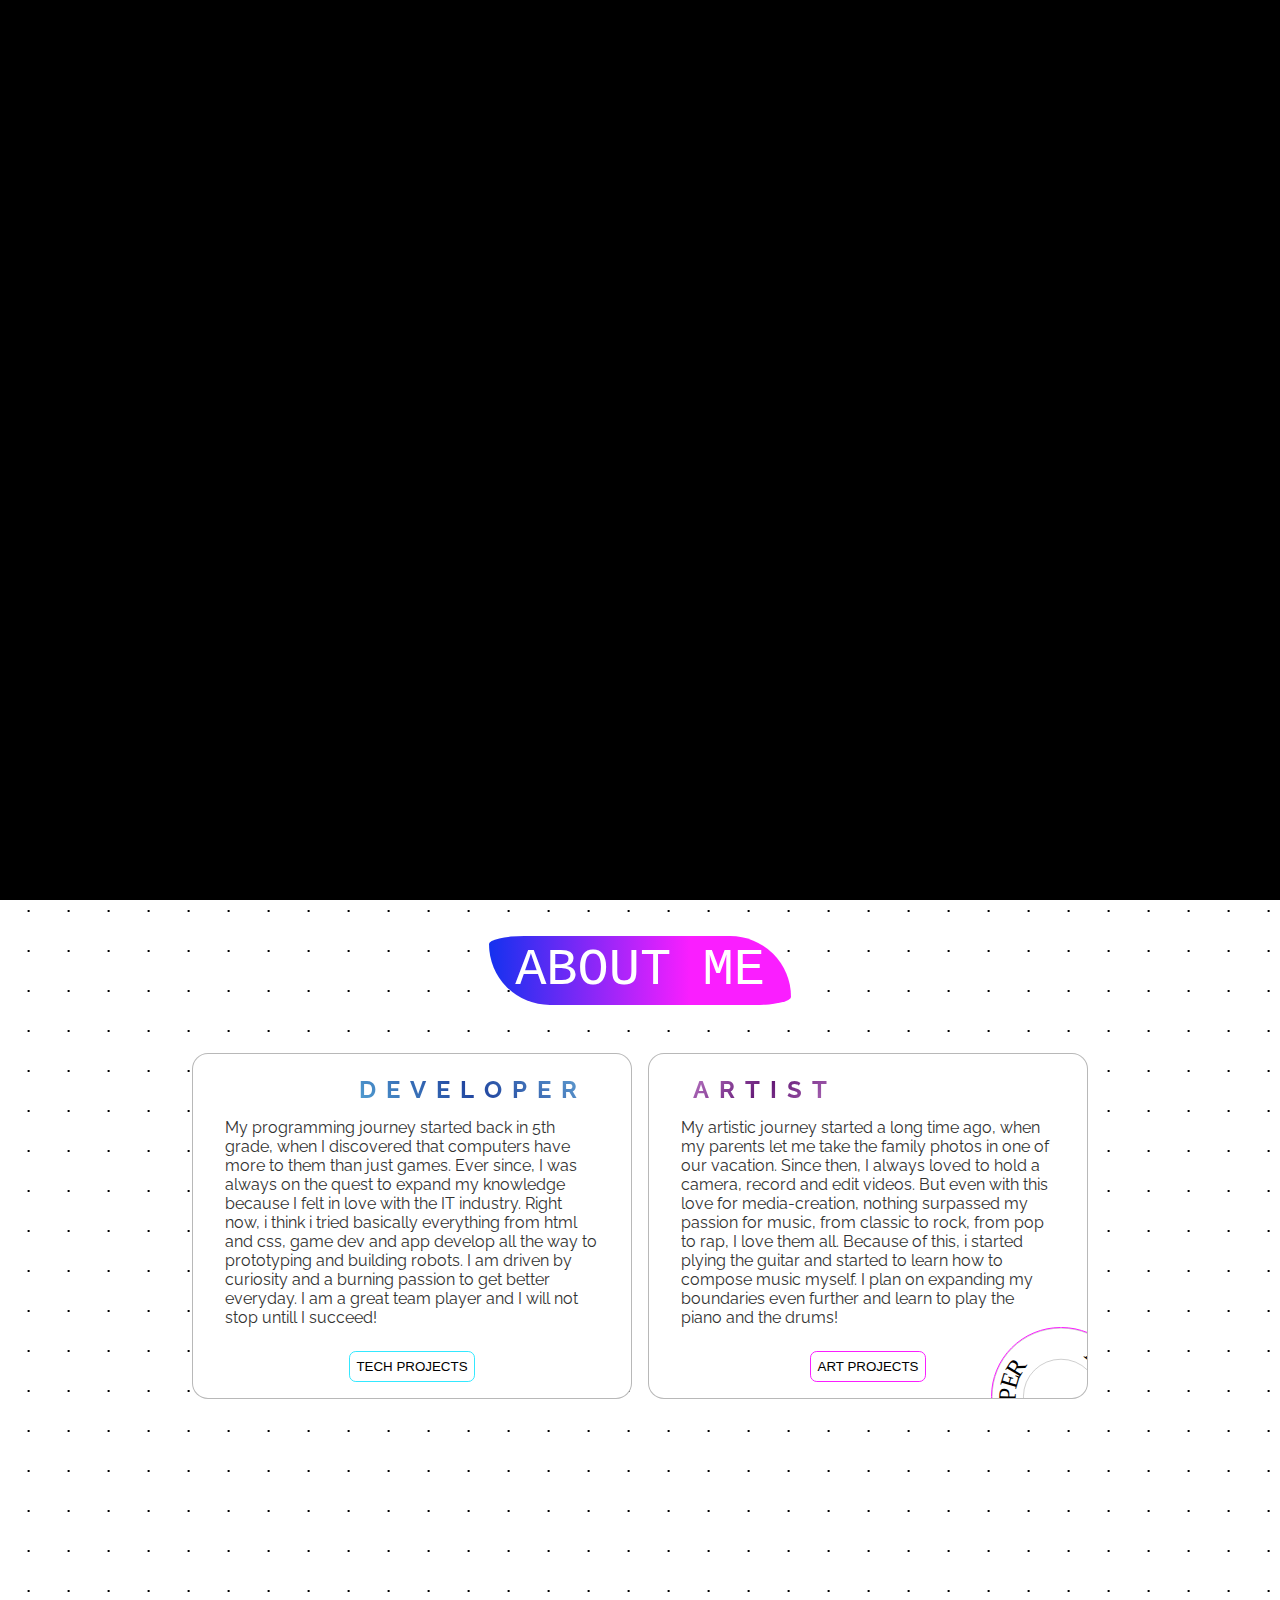
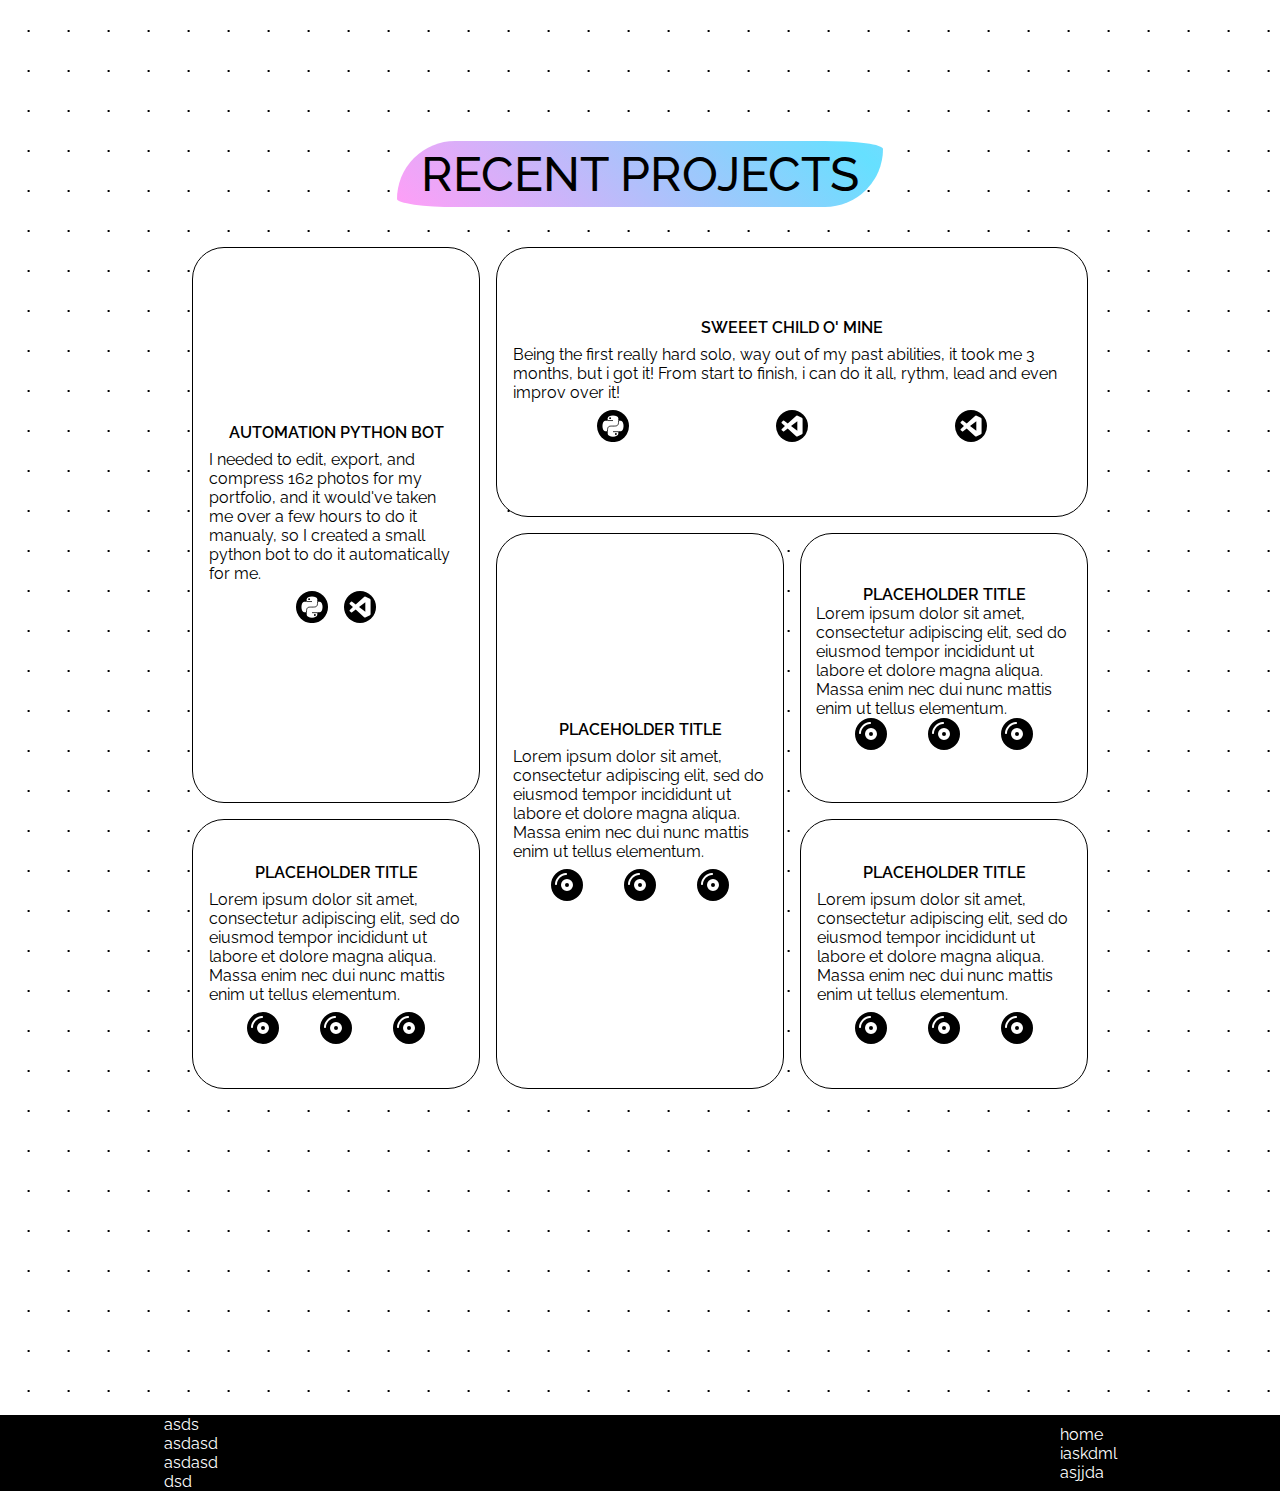
==== commit a56fd60c: "working olx display" ====
--- a/index.html
+++ b/index.html
@@ -82,7 +82,7 @@
           <div class="projects-list">
             <div class="random-prj a" data-links="tech.html" id="a1">
               <p class="title-of-project">AUTOMATION PYTHON BOT</p>
-              <p class="para-of-project">I needed to edit, export, and compress 162 photos for my portfolio, and it would've taken me over a few hours to do it manualy, so I created a small python bot to do it automatically for me while i was taking notes in class</p>
+              <p class="para-of-project">I needed to edit, export, and compress 162 photos for my portfolio, and it would've taken me over a few hours to do it manualy, so I created a small python bot to do it automatically for me.</p>
               <div class="used-tech" id="iconsX2">
                 <div class="img-container">
                   <img src="./PHOTOS/SVG/techUsed/pythonFIN.svg" class="max-height-icon">
@@ -99,7 +99,7 @@
             <div class="random-prj a" data-links="art.html" id="a2">
               <p class="title-of-project">SWEEET CHILD O' MINE</p>
               <p class="para-of-project">
-                Being the first really hard solo, way out of my past abilities, it took me 3 mounths, but i got it! From start to finish, i can do it all, rythm, lead and even improv over it!
+                Being the first really hard solo, way out of my past abilities, it took me 3 months, but i got it! From start to finish, i can do it all, rythm, lead and even improv over it!
               </p>
               <div class="used-tech">
                 <div class="img-container">
--- a/styles/main.css
+++ b/styles/main.css
@@ -84,21 +84,6 @@
   opacity: 0;
 }
 
-@media screen and (max-width:1100px) {
-  .wrapper-section-1{
-    column-gap: 0;
-  }
-  .developer{
-    display: none;
-  }
-}
-@media screen and (max-width:900px) {
-  .wrapper-section-1{
-    grid-template-columns: none;
-    grid-template-rows: 2fr 1fr;
-    place-content: center;
-  }
-}
 .footer{
   color: white;
   width: 100%;
--- a/styles/first-section.css
+++ b/styles/first-section.css
@@ -106,6 +106,6 @@
     font-size: 4em;
   }
   .js-button-music{
-    display: none;
+    display: none ;
   }
 }--- a/styles/third-section.css
+++ b/styles/third-section.css
@@ -55,6 +55,9 @@
   transition: all 0.3s ease-in-out; 
   cursor: pointer;
 }
+.random-prj .title-of-project{
+  font-weight: 600;
+}
 .overAnything{
   height: 95%;
   width: 95%;
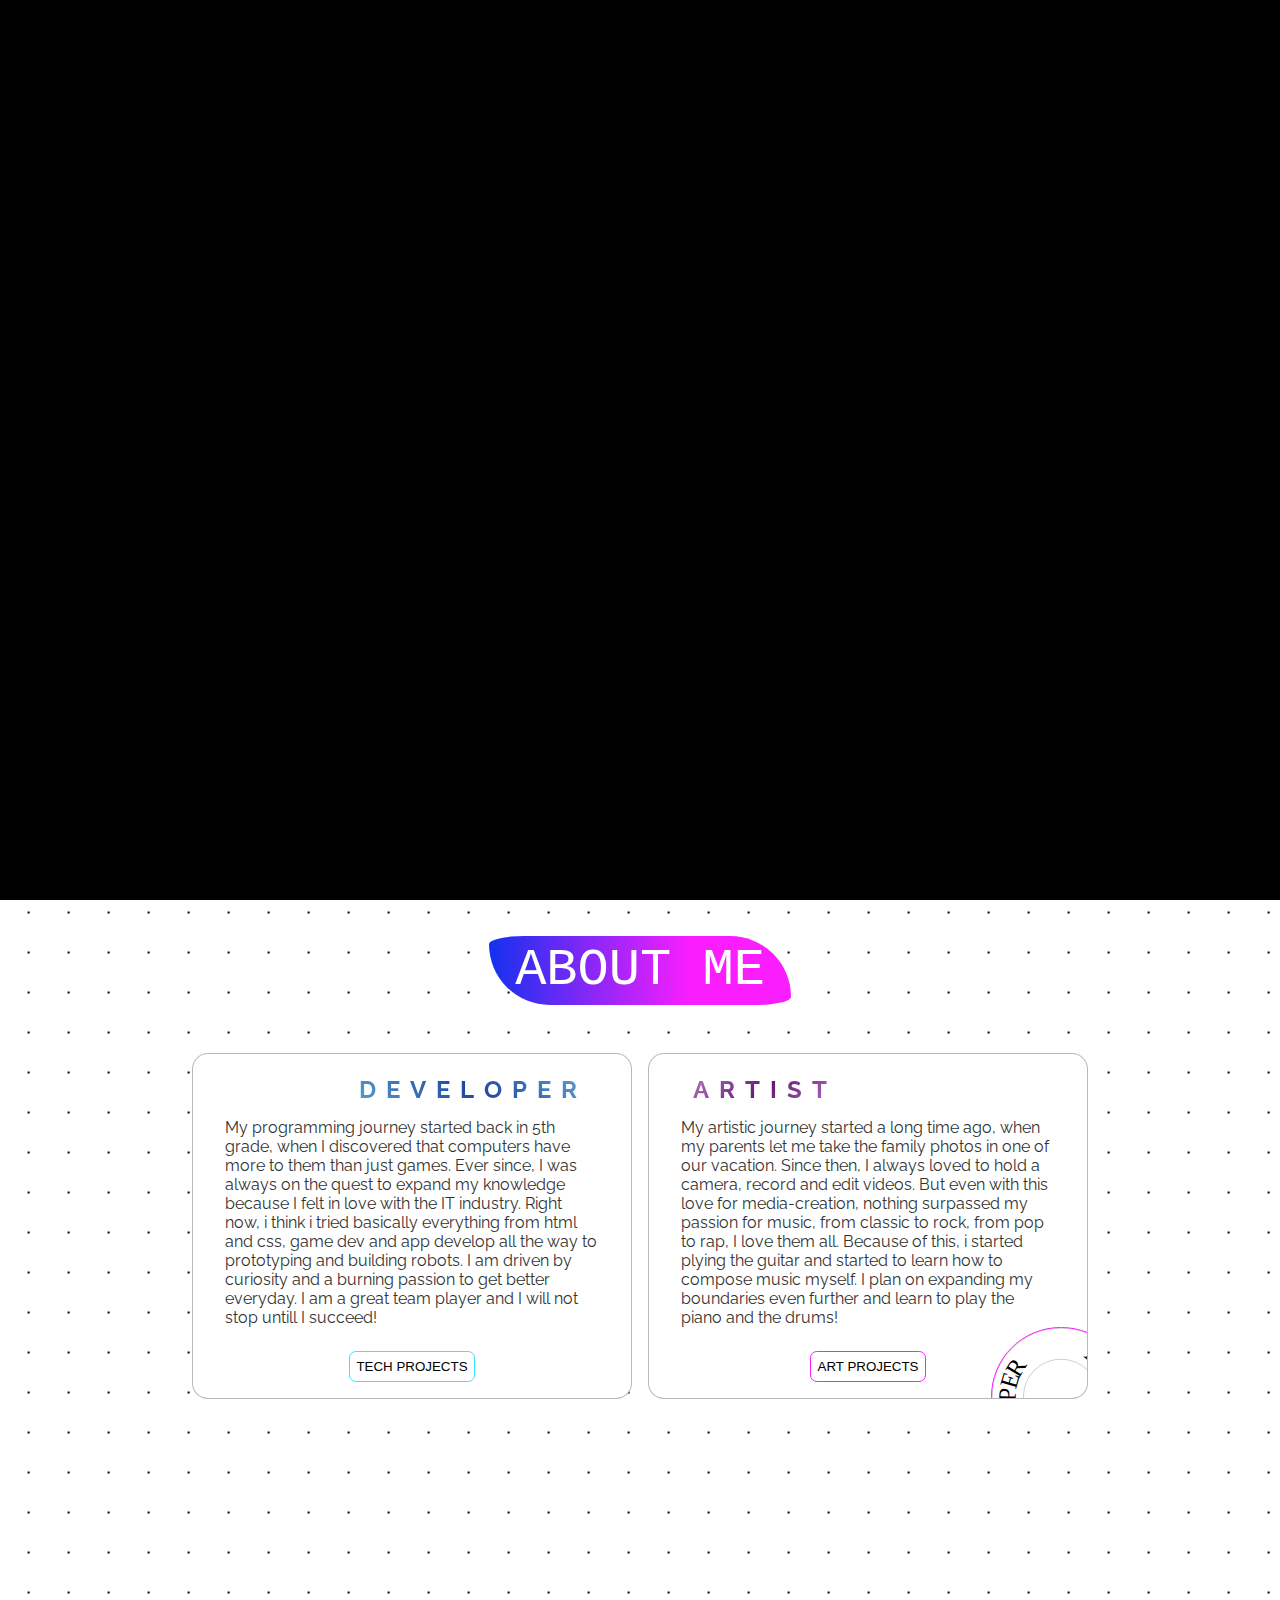
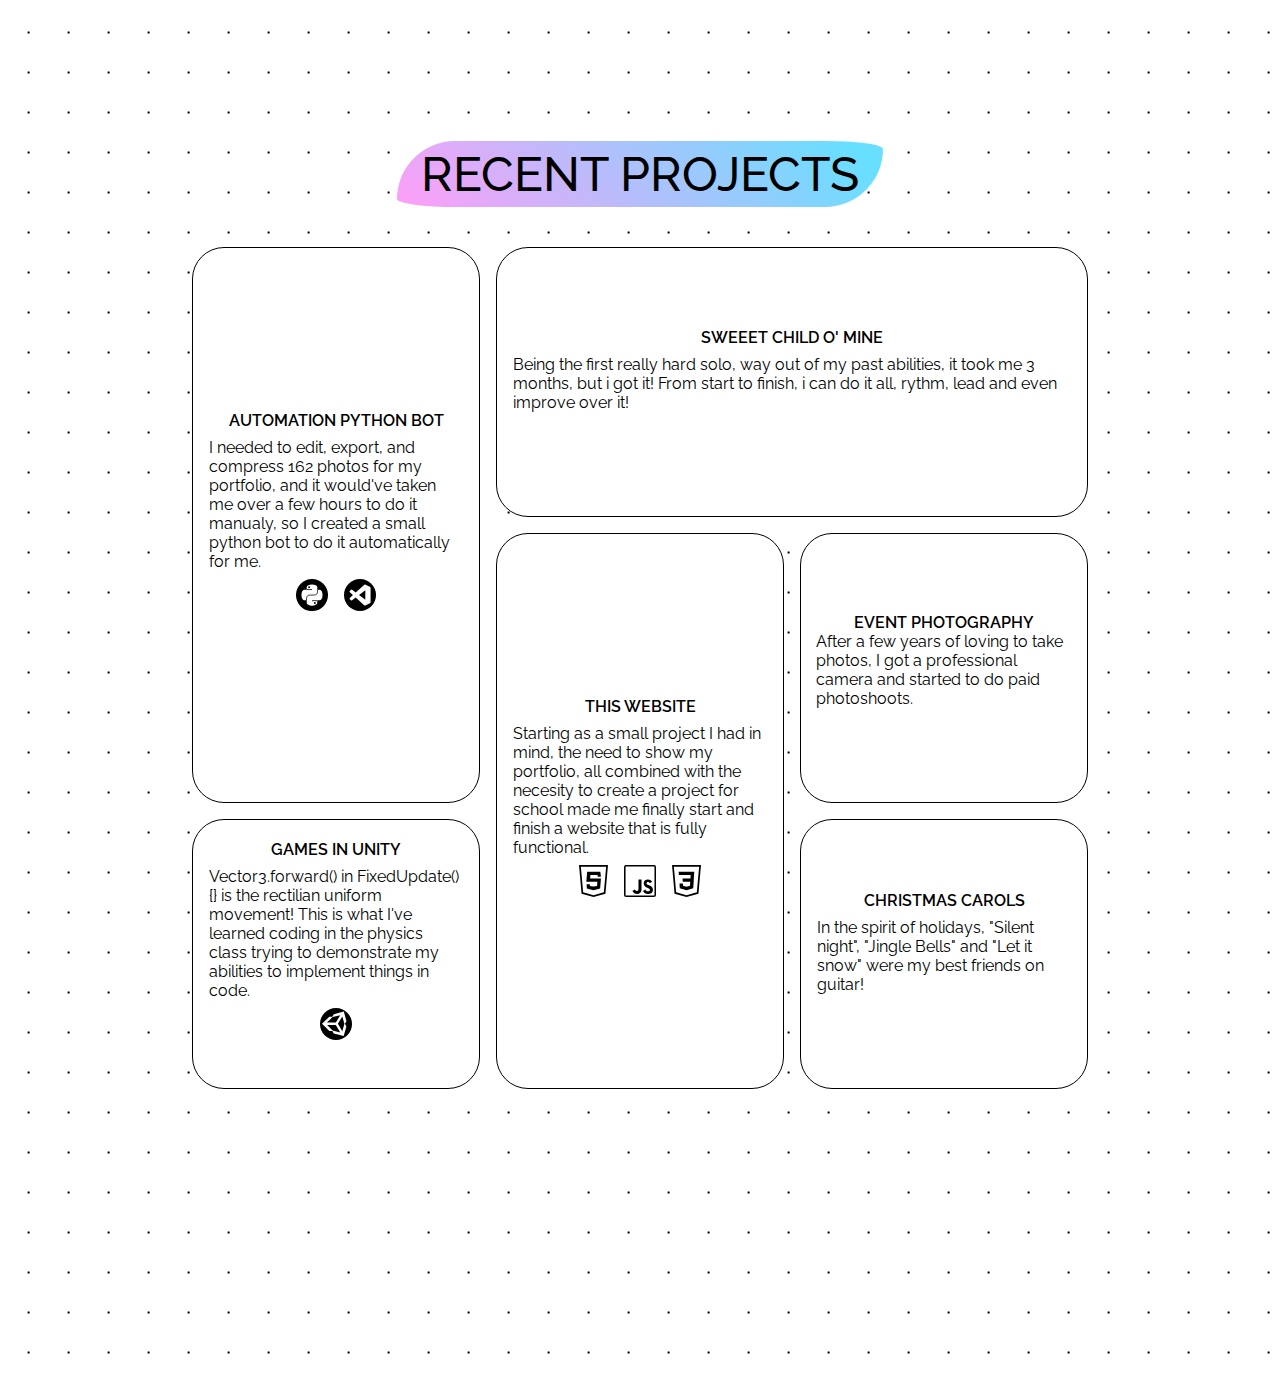
==== commit 123274a4: "ALMOST DONE, header bug 1" ====
--- a/index.html
+++ b/index.html
@@ -99,50 +99,53 @@
             <div class="random-prj a" data-links="art.html" id="a2">
               <p class="title-of-project">SWEEET CHILD O' MINE</p>
               <p class="para-of-project">
-                Being the first really hard solo, way out of my past abilities, it took me 3 months, but i got it! From start to finish, i can do it all, rythm, lead and even improv over it!
+                Being the first really hard solo, way out of my past abilities, it took me 3 months, but i got it! From start to finish, i can do it all, rythm, lead and even improve over it!
               </p>
-              <div class="used-tech">
+              <p class="click-more">Click for more!</p>
+            </div>
+            <div class="random-prj a" id="a3" data-links="tech.html">
+              <p class="title-of-project">THIS WEBSITE</p>
+              <p class="para-of-project">Starting as a small project I had in mind, the need to show my portfolio, all combined with the necesity to create a project for school made me finally start and finish a website that is fully functional.</p>
+              <div class="used-tech" id="iconsX2">
                 <div class="img-container">
-                  <img src="./PHOTOS/SVG/techUsed/pythonFIN.svg" class="max-height-icon">
-                  <p class="text-tech-used">Python</p>
+                  <img src="./PHOTOS/SVG/techUsed/htmlFIN.svg" class="max-height-icon">
+                  <p class="text-tech-used">HTML</p>
                 </div>
                 <div class="img-container">
-                  <img src="./PHOTOS/SVG/techUsed/vscodeFIN.svg" class="max-height-icon">
-                  <p class="text-tech-used">VSCode</p>
+                  <img src="./PHOTOS/SVG/techUsed/javascriptFIN.svg" class="max-height-icon">
+                  <p class="text-tech-used">JS</p>
                 </div>
                 <div class="img-container">
-                  <img src="./PHOTOS/SVG/techUsed/vscodeFIN.svg" class="max-height-icon">
-                  <p class="text-tech-used">VSCode</p>
+                  <img src="./PHOTOS/SVG/techUsed/cssFIN.svg" class="max-height-icon">
+                  <p class="text-tech-used">CSS</p>
+                </div>
+                
+              </div>
+              <p class="click-more">Click for more!</p>
+            </div>
+            <div class="random-prj a" id="a4" data-links="art.html">
+              <div class="overAnything">
+                <p class="title-of-project">EVENT PHOTOGRAPHY</p>
+                <p class="para-of-project">After a few years of loving to take photos, I got a professional camera and started to do paid photoshoots.</p>
+                <p class="click-more">Click for more!</p>
+              </div>
+              
+            </div>
+            <div class="random-prj a" id="a5" data-links="tech.html">
+              <p class="title-of-project">GAMES IN UNITY</p>
+              <p class="para-of-project">Vector3.forward() in FixedUpdate(){} is the rectilian uniform movement! This is what I've learned coding in the physics class trying to demonstrate my abilities to implement things in code.</p>
+              <div class="used-tech" id="iconsX2">
+                <div class="img-container">
+                  <img src="./PHOTOS/SVG/techUsed/unityFIN.svg" class="max-height-icon">
+                  <p class="text-tech-used">UNITY</p>
                 </div>
               </div>
               <p class="click-more">Click for more!</p>
             </div>
-            <div class="random-prj" id="a3">
-              <p class="title-of-project">PLACEHOLDER TITLE</p>
-              <p class="para-of-project">Lorem ipsum dolor sit amet, consectetur adipiscing elit, sed do eiusmod tempor incididunt ut labore et dolore magna aliqua. Massa enim nec dui nunc mattis enim ut tellus elementum.</p>
-              <div class="used-tech"><img src="./PHOTOS/SVG/compact-disc-solid.svg" class="max-height-icon"><img src="./PHOTOS/SVG/compact-disc-solid.svg" class="max-height-icon"><img src="./PHOTOS/SVG/compact-disc-solid.svg" class="max-height-icon"></div>
-              <p class="click-more">Click for more!</p>
-            </div>
-            <div class="random-prj" id="a4">
-              <div class="overAnything">
-                <p class="title-of-project">PLACEHOLDER TITLE</p>
-                <p class="para-of-project">Lorem ipsum dolor sit amet, consectetur adipiscing elit, sed do eiusmod tempor incididunt ut labore et dolore magna aliqua. Massa enim nec dui nunc mattis enim ut tellus elementum.</p>
-
-                <div class="used-tech"><img src="./PHOTOS/SVG/compact-disc-solid.svg" class="max-height-icon"><img src="./PHOTOS/SVG/compact-disc-solid.svg" class="max-height-icon"><img src="./PHOTOS/SVG/compact-disc-solid.svg" class="max-height-icon"></div>
-                <p class="click-more">Click for more!</p>
-              </div>
+            <div class="random-prj a" id="a6" data-links="art.html">
+              <p class="title-of-project">CHRISTMAS CAROLS</p>
+              <p class="para-of-project">In the spirit of holidays, "Silent night", "Jingle Bells" and "Let it snow" were my best friends on guitar!</p>
               
-            </div>
-            <div class="random-prj" id="a5">
-              <p class="title-of-project">PLACEHOLDER TITLE</p>
-              <p class="para-of-project">Lorem ipsum dolor sit amet, consectetur adipiscing elit, sed do eiusmod tempor incididunt ut labore et dolore magna aliqua. Massa enim nec dui nunc mattis enim ut tellus elementum.</p>
-              <div class="used-tech"><img src="./PHOTOS/SVG/compact-disc-solid.svg" class="max-height-icon"><img src="./PHOTOS/SVG/compact-disc-solid.svg" class="max-height-icon"><img src="./PHOTOS/SVG/compact-disc-solid.svg" class="max-height-icon"></div>
-              <p class="click-more">Click for more!</p>
-            </div>
-            <div class="random-prj" id="a6">
-              <p class="title-of-project">PLACEHOLDER TITLE</p>
-              <p class="para-of-project">Lorem ipsum dolor sit amet, consectetur adipiscing elit, sed do eiusmod tempor incididunt ut labore et dolore magna aliqua. Massa enim nec dui nunc mattis enim ut tellus elementum.</p>
-              <div class="used-tech"><img src="./PHOTOS/SVG/compact-disc-solid.svg" class="max-height-icon"><img src="./PHOTOS/SVG/compact-disc-solid.svg" class="max-height-icon"><img src="./PHOTOS/SVG/compact-disc-solid.svg" class="max-height-icon"></div>
               <p class="click-more">Click for more!</p>
             </div>
           
--- a/styles/main.css
+++ b/styles/main.css
@@ -17,9 +17,9 @@
 }
 html{
   font-family: Raleway;
-  height: 100%;
-  width: 100%;
-}
+  width: 100vw; box-sizing: border-box;
+
+  display: inline-block}
 body:not([data-techBody]){
   position: relative;
   background-image: radial-gradient(circle at 1px 1px, black 1px, transparent 0);
@@ -92,7 +92,7 @@
   display: flex;
   justify-content: center;
   align-items: center;
-  
+  display: none;
 
 }/*
 .footer div:not(.grid){
@@ -107,3 +107,11 @@
   width: 70%;
   grid-template-columns: 1.5fr 1fr 1fr 2fr;
 } 
+@keyframes backg-move1 {
+  from{
+    background-position: 0;
+  }
+  to{
+    background-position: 200%;
+  }
+}
--- a/styles/first-section.css
+++ b/styles/first-section.css
@@ -78,6 +78,7 @@
   .wrapper-section-1{
     column-gap: 0;
     grid-template-columns:2fr 1fr;
+    row-gap: 15px;
   }
   .developer{
     display: none;
@@ -108,4 +109,22 @@
   .js-button-music{
     display: none ;
   }
+}
+@media screen and (max-width:350px) {
+  .title-name{
+    font-size: 3.5em;
+  }
+  .wrapper-section-1{
+  
+  
+    row-gap: 30px;
+  }
+  .first-description{
+    padding-top: 10px;
+  }
+  .text-s1{
+    padding-top: 45px;
+  }
+  
+  
 }--- a/styles/second-section.css
+++ b/styles/second-section.css
@@ -84,14 +84,6 @@
 .artist-about-me:hover{
   box-shadow: 0em 0em 2em rgba(250, 30, 255,0.5);
 }
-@keyframes backg-move1 {
-  from{
-    background-position: 0;
-  }
-  to{
-    background-position: 200%;
-  }
-}
 
 @keyframes backg-move2 {
   from{
@@ -191,12 +183,23 @@
     padding: 1em 1em 1.5em 1em;
   }
 }
-@media screen and(max-width:520px) {
+@media screen and (max-width:520px) {
   .rotating-dev-artist{
     display: none;
 
   }
   .rotating-dev-artist2{
     display: none;
+    animation: none;
+  }
+}
+@media screen and (max-width:350px) {
+  .developer-title{
+    letter-spacing: normal;
+  }
+}
+@media screen and (max-width:400px) {
+  .about-me-title{
+    font-size: 3em;
   }
 }--- a/styles/third-section.css
+++ b/styles/third-section.css
@@ -78,12 +78,12 @@
 
 
 .random-prj:hover .click-more{
-  display: block;
+opacity: 1;
 }
 .click-more{
   font-size: 0.8em;
   color: rgb(73, 73, 73);
-  display: none;
+  opacity: 0;
   transition: all 0.4s ease-in-out;
 }
 
@@ -201,3 +201,18 @@
   }
   
 }
+
+@media screen and (max-width:550px) {
+    .used-tech{
+      display: none;
+    }
+} 
+@media screen and (max-width:350px) {
+  .third-wrapper{
+    width:auto;
+  }
+  .my-projects-title{
+    font-size: 2em;
+    text-align: center;
+  }
+}--- a/styles/header.css
+++ b/styles/header.css
@@ -11,6 +11,8 @@
   align-items: center;
   justify-content: space-between;
   z-index: 10;
+  width: 100%;
+
 }
 .logo{
   display: inline;
@@ -19,13 +21,13 @@
 }
 .header-buttons{
   flex: 1;
-  margin-right: 2em;
+
   display: flex;
   max-width: 20em;
   justify-content: space-evenly;
   column-gap: 1em;
   align-items: center;
-  padding-right: 2em;
+  padding-right: 1em;
   color:black;
 
 }
@@ -103,4 +105,18 @@
   object-fit: contain;
   transform-origin: top center;
 
+}
+
+@media screen and (max-width:450PX) {
+  .logo{
+    display: none;
+  }
+  .js-button-music{
+    display: none;
+  }
+  .header-buttons{
+    margin-right: 0;
+    padding-right: 0;
+    max-width: 100%;
+  }
 }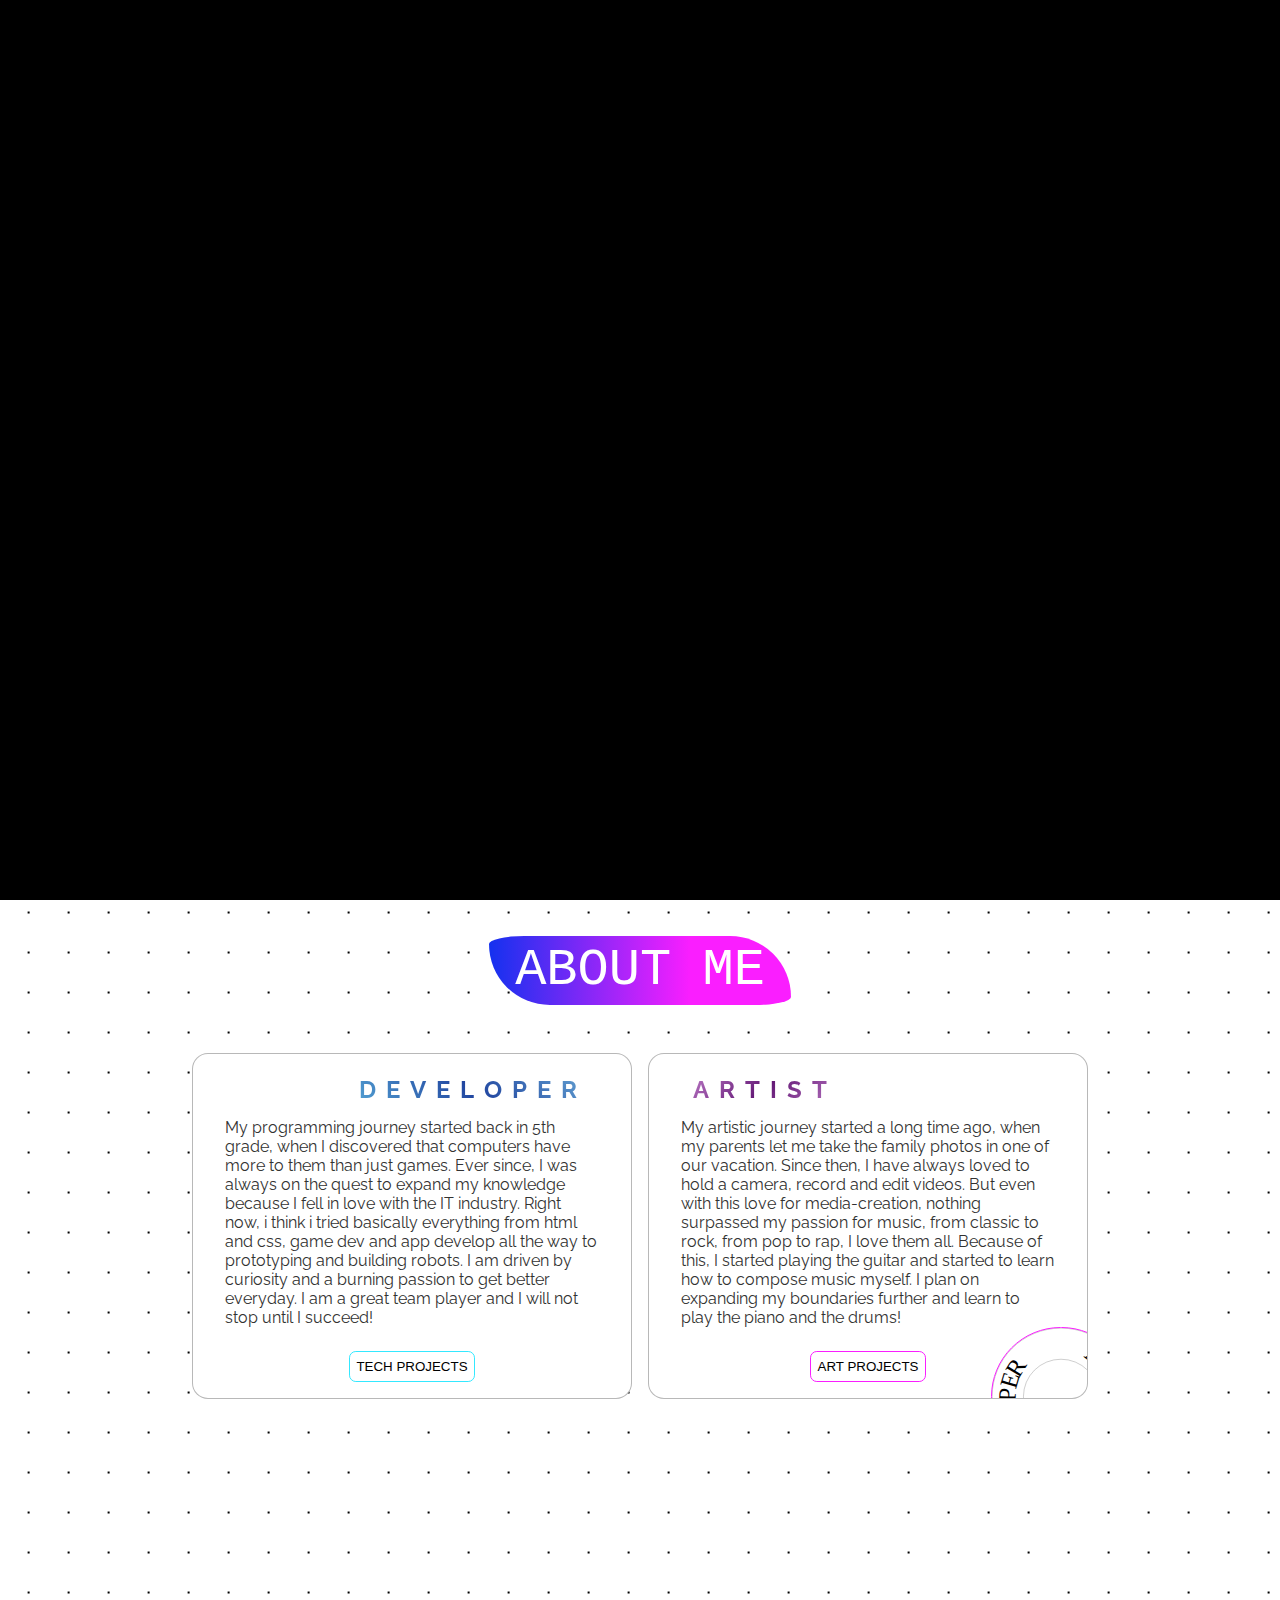
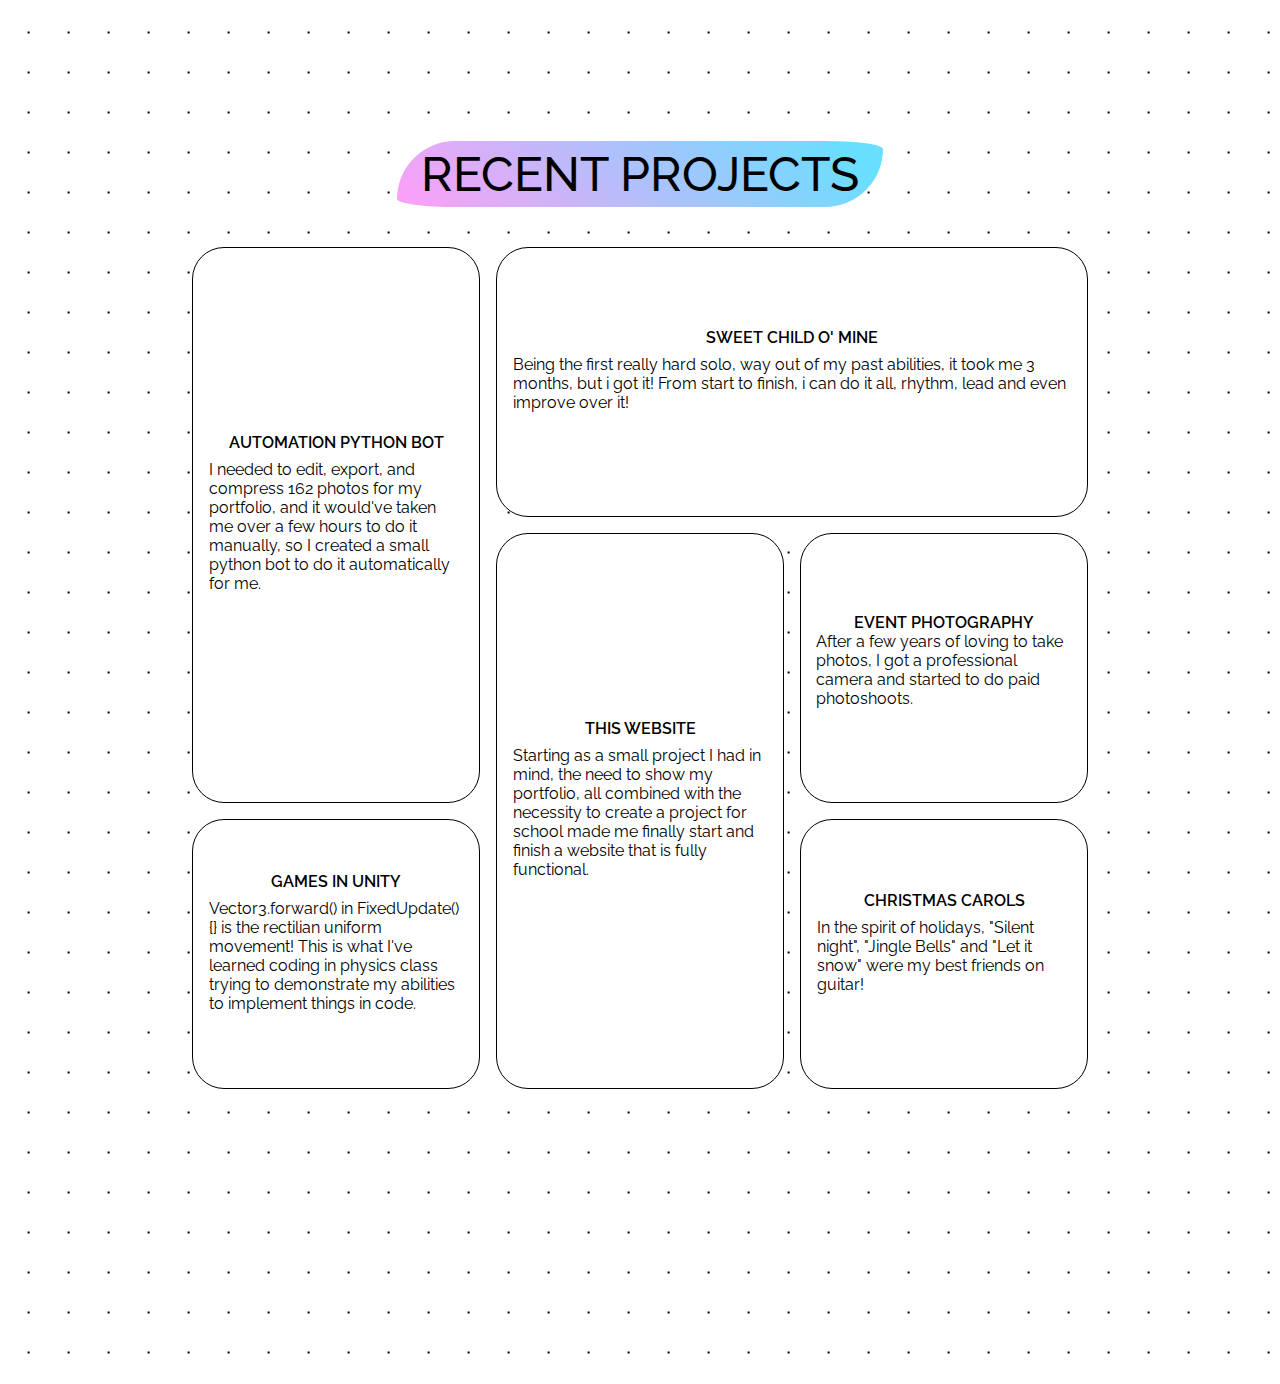
==== commit 5f00b6ec: "ready to publish prbl" ====
--- a/index.html
+++ b/index.html
@@ -35,7 +35,7 @@
       <button class="a" data-links="index.html"  id="active-button">Home</button>
       <button class="a" data-links="art.html">Art</button>
       <button class="a" data-links="tech.html">Tech</button>
-      <button class="a" data-links="contact.html">Contact</a> 
+      <button class="a" data-links="contact.html">Contact</button> 
       <audio class="main-audio" loop>
       <source src="./randomAssets/Acejax feat. Danilyon - By My Side [NCS Release].mp3" type="audio/mp3">
       </audio>
@@ -63,13 +63,13 @@
           <div class="developer-about-me">
 
             <p class="developer-title">DEVELOPER</p>
-            <p class="about-dev">My programming journey started back in 5th grade, when I discovered that computers have more to them than just games. Ever since, I was always on the quest to expand my knowledge because I felt in love with the IT industry.  Right now, i think i tried basically everything from html and css, game dev and app develop all the way to prototyping and building robots. I am driven by curiosity and a burning passion to get better everyday. I am a great team player and I will not stop untill I succeed!</p>
+            <p class="about-dev">My programming journey started back in 5th grade, when I discovered that computers have more to them than just games. Ever since, I was always on the quest to expand my knowledge because I fell in love with the IT industry.  Right now, i think i tried basically everything from html and css, game dev and app develop all the way to prototyping and building robots. I am driven by curiosity and a burning passion to get better everyday. I am a great team player and I will not stop until I succeed!</p>
             <button class="projects-button a" data-links="tech.html" id="dev">TECH PROJECTS</button>
           </div>
 
           <div class="artist-about-me">
             <p class="relative-left">ARTIST<p>
-            <p class="about-dev">My artistic journey started a long time ago, when my parents let me take the family photos in one of our vacation. Since then, I always loved to hold a camera, record and edit videos. But even with this love for media-creation, nothing surpassed my passion for music, from classic to rock, from pop to rap, I love them all. Because of this, i started plying the guitar and started to learn how to compose music myself. I plan on expanding my boundaries even further and learn to play the piano and the drums!</p>
+            <p class="about-dev">My artistic journey started a long time ago, when my parents let me take the family photos in one of our vacation. Since then, I have always loved to hold a camera, record and edit videos. But even with this love for media-creation, nothing surpassed my passion for music, from classic to rock, from pop to rap, I love them all. Because of this, I started playing the guitar and started to learn how to compose music myself. I plan on expanding my boundaries further and learn to play the piano and the drums!</p>
             <button class="projects-button a" data-links="art.html" id="art">ART PROJECTS</button>    
             <img src="./PHOTOS/SVG/rotating-circle.svg" class="rotating-dev-artist2">
           </div>
@@ -82,7 +82,7 @@
           <div class="projects-list">
             <div class="random-prj a" data-links="tech.html" id="a1">
               <p class="title-of-project">AUTOMATION PYTHON BOT</p>
-              <p class="para-of-project">I needed to edit, export, and compress 162 photos for my portfolio, and it would've taken me over a few hours to do it manualy, so I created a small python bot to do it automatically for me.</p>
+              <p class="para-of-project">I needed to edit, export, and compress 162 photos for my portfolio, and it would've taken me over a few hours to do it manually, so I created a small python bot to do it automatically for me.</p>
               <div class="used-tech" id="iconsX2">
                 <div class="img-container">
                   <img src="./PHOTOS/SVG/techUsed/pythonFIN.svg" class="max-height-icon">
@@ -97,15 +97,15 @@
               <p class="click-more">Click for more!</p>
             </div>
             <div class="random-prj a" data-links="art.html" id="a2">
-              <p class="title-of-project">SWEEET CHILD O' MINE</p>
+              <p class="title-of-project">SWEET CHILD O' MINE</p>
               <p class="para-of-project">
-                Being the first really hard solo, way out of my past abilities, it took me 3 months, but i got it! From start to finish, i can do it all, rythm, lead and even improve over it!
+                Being the first really hard solo, way out of my past abilities, it took me 3 months, but i got it! From start to finish, i can do it all, rhythm, lead and even improve over it!
               </p>
               <p class="click-more">Click for more!</p>
             </div>
             <div class="random-prj a" id="a3" data-links="tech.html">
               <p class="title-of-project">THIS WEBSITE</p>
-              <p class="para-of-project">Starting as a small project I had in mind, the need to show my portfolio, all combined with the necesity to create a project for school made me finally start and finish a website that is fully functional.</p>
+              <p class="para-of-project">Starting as a small project I had in mind, the need to show my portfolio, all combined with the necessity to create a project for school made me finally start and finish a website that is fully functional.</p>
               <div class="used-tech" id="iconsX2">
                 <div class="img-container">
                   <img src="./PHOTOS/SVG/techUsed/htmlFIN.svg" class="max-height-icon">
@@ -133,7 +133,7 @@
             </div>
             <div class="random-prj a" id="a5" data-links="tech.html">
               <p class="title-of-project">GAMES IN UNITY</p>
-              <p class="para-of-project">Vector3.forward() in FixedUpdate(){} is the rectilian uniform movement! This is what I've learned coding in the physics class trying to demonstrate my abilities to implement things in code.</p>
+              <p class="para-of-project">Vector3.forward() in FixedUpdate(){} is the rectilian uniform movement! This is what I've learned coding in physics class trying to demonstrate my abilities to implement things in code.</p>
               <div class="used-tech" id="iconsX2">
                 <div class="img-container">
                   <img src="./PHOTOS/SVG/techUsed/unityFIN.svg" class="max-height-icon">
--- a/styles/main.css
+++ b/styles/main.css
@@ -26,6 +26,7 @@
   background-size: 40px 40px;
   background-position: -1%;
   height: 100%;
+  overflow-x: hidden;
   width: 100%;
 }
 a{
--- a/styles/third-section.css
+++ b/styles/third-section.css
@@ -135,6 +135,7 @@
   justify-content: space-between;
   align-items: center;
   position: relative;
+  display: none;
 }
 .max-height-icon{
   height: 2em;
@@ -185,6 +186,9 @@
   .projects-list{
     grid-template-columns: repeat(2, 1fr);
   }
+  .used-tech{
+    display: none;
+  }
   #a1, #a2,#a3,#a4,#a5,#a5,#a6{
     grid-row: span 1;
     grid-column: span 1;
--- a/styles/header.css
+++ b/styles/header.css
@@ -25,7 +25,6 @@
   display: flex;
   max-width: 20em;
   justify-content: space-evenly;
-  column-gap: 1em;
   align-items: center;
   padding-right: 1em;
   color:black;
